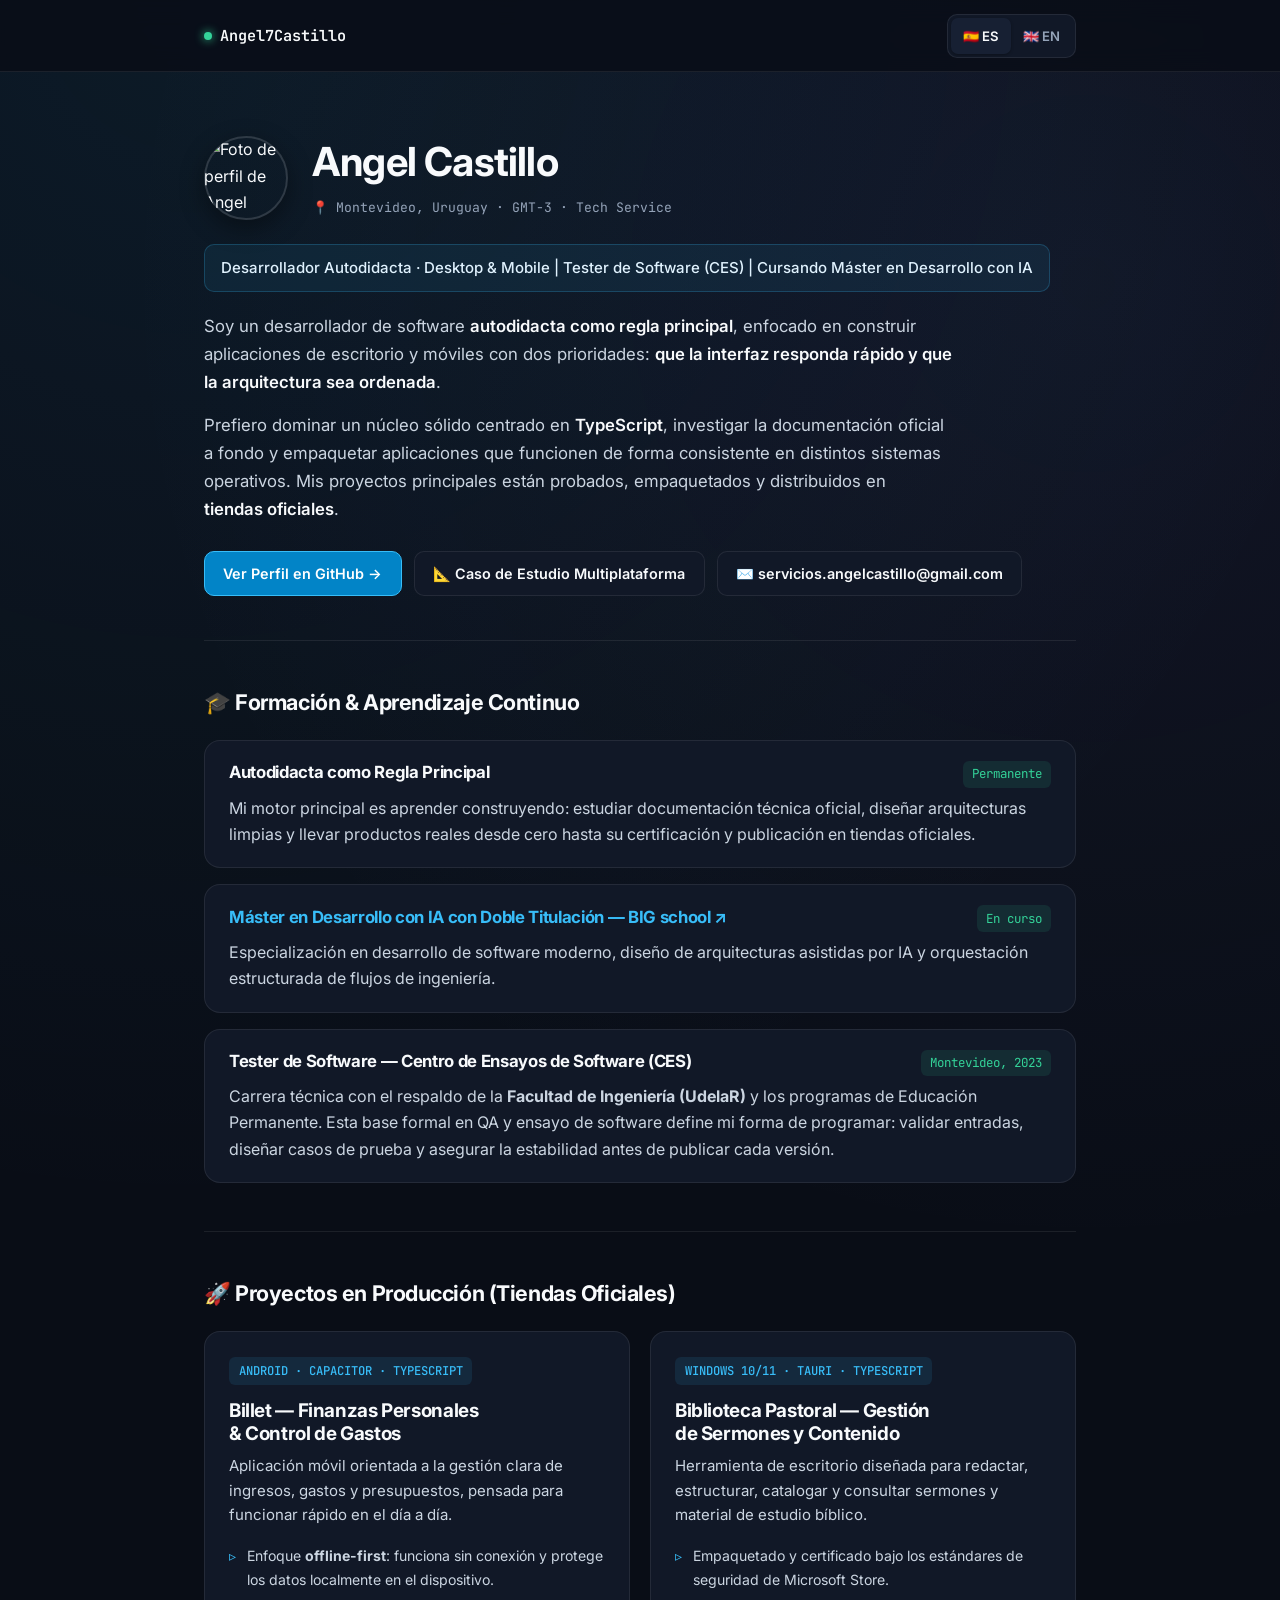
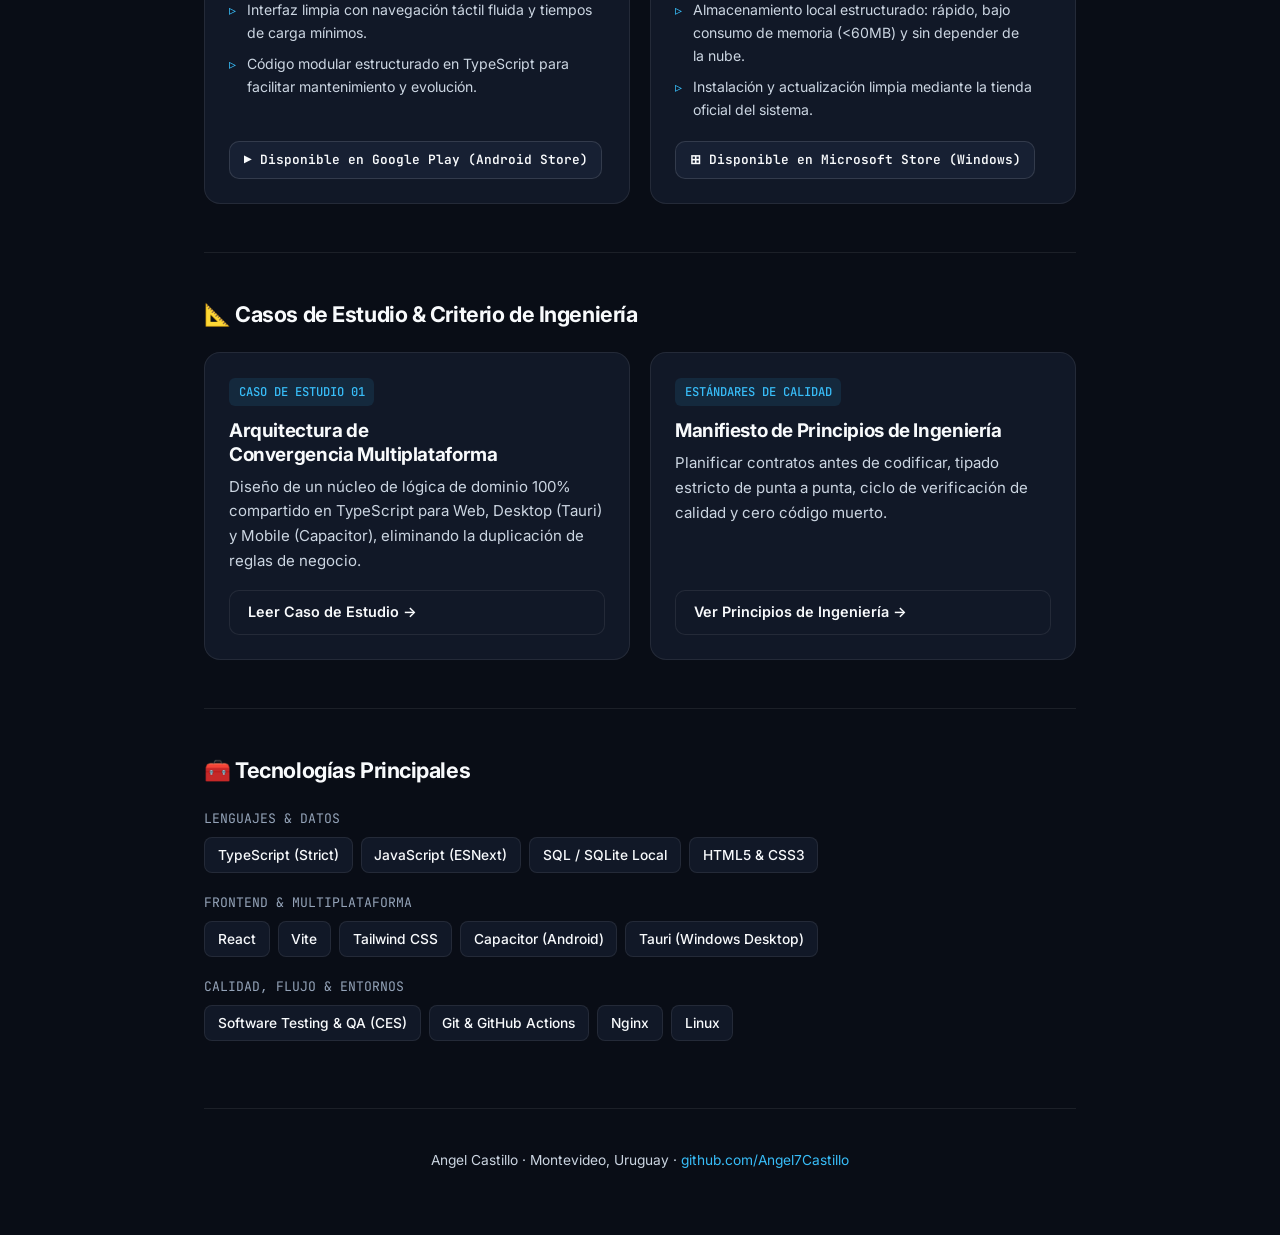
==== index.html @ 7043984c "feat(web): build bilingual portfolio website with Schema.org SEO and WCAG 2.2 accessibility" ====
<!DOCTYPE html>
<html lang="es" class="dark">
<head>
  <meta charset="UTF-8" />
  <meta name="viewport" content="width=device-width, initial-scale=1.0" />
  <title>Angel Castillo — Desarrollador de Software · Desktop &amp; Mobile Systems</title>
  <meta name="description" content="Desarrollador de software autodidacta en Montevideo, Uruguay. Especializado en aplicaciones de escritorio (Tauri) y móviles (Capacitor) con TypeScript, base en QA/Testing (CES) y Máster en Desarrollo con IA." />
  <meta name="author" content="Angel Castillo" />
  <meta name="robots" content="index, follow" />
  <link rel="canonical" href="https://angel7castillo.github.io/" />

  <!-- Open Graph / Social Preview -->
  <meta property="og:type" content="website" />
  <meta property="og:url" content="https://angel7castillo.github.io/" />
  <meta property="og:title" content="Angel Castillo — Desarrollador de Software · Desktop &amp; Mobile" />
  <meta property="og:description" content="Desarrollador autodidacta especializado en TypeScript, Tauri (Windows) y Capacitor (Android). Tester de Software (CES) y cursando Máster en Desarrollo con IA." />
  <meta property="og:image" content="https://avatars.githubusercontent.com/u/116953135?v=4" />
  <meta property="og:locale" content="es_UY" />
  <meta property="og:locale:alternate" content="en_US" />

  <!-- Twitter Card -->
  <meta name="twitter:card" content="summary" />
  <meta name="twitter:title" content="Angel Castillo — Software Developer · Desktop &amp; Mobile" />
  <meta name="twitter:description" content="Desarrollador autodidacta · TypeScript, Tauri &amp; Capacitor · Tester de Software (CES) · Máster en Desarrollo con IA." />
  <meta name="twitter:image" content="https://avatars.githubusercontent.com/u/116953135?v=4" />

  <!-- Fonts -->
  <link rel="preconnect" href="https://fonts.googleapis.com" />
  <link rel="preconnect" href="https://fonts.gstatic.com" crossorigin />
  <link href="https://fonts.googleapis.com/css2?family=Inter:wght@400;500;600;700&family=JetBrains+Mono:wght@400;500&display=swap" rel="stylesheet" />

  <!-- Schema.org JSON-LD -->
  <script type="application/ld+json">
  {
    "@context": "https://schema.org",
    "@graph": [
      {
        "@type": "Person",
        "@id": "https://angel7castillo.github.io/#angel-castillo",
        "name": "Angel Castillo",
        "jobTitle": "Software Developer · Desktop & Mobile Systems",
        "description": "Desarrollador de software autodidacta especializado en sistemas de escritorio y móviles con TypeScript, Tauri y Capacitor. Tester de Software (CES) y cursando Máster en Desarrollo con IA.",
        "url": "https://angel7castillo.github.io/",
        "image": "https://avatars.githubusercontent.com/u/116953135?v=4",
        "email": "mailto:servicios.angelcastillo@gmail.com",
        "address": {
          "@type": "PostalAddress",
          "addressLocality": "Montevideo",
          "addressCountry": "UY"
        },
        "alumniOf": [
          {
            "@type": "EducationalOrganization",
            "name": "Centro de Ensayos de Software (CES) — Facultad de Ingeniería (UdelaR)"
          },
          {
            "@type": "EducationalOrganization",
            "name": "BIG school — Máster en Desarrollo con IA"
          }
        ],
        "knowsAbout": [
          "TypeScript",
          "Tauri",
          "Capacitor",
          "React",
          "Software Testing & QA",
          "Offline-First Architecture",
          "Clean Architecture"
        ],
        "sameAs": [
          "https://github.com/Angel7Castillo"
        ]
      },
      {
        "@type": "SoftwareApplication",
        "name": "Billet",
        "applicationCategory": "FinanceApplication",
        "operatingSystem": "Android",
        "author": { "@id": "https://angel7castillo.github.io/#angel-castillo" },
        "description": "Aplicación móvil para gestión de finanzas personales y control de gastos con arquitectura offline-first construida en TypeScript y Capacitor."
      },
      {
        "@type": "SoftwareApplication",
        "name": "Biblioteca Pastoral",
        "applicationCategory": "ProductivityApplication",
        "operatingSystem": "Windows 10, Windows 11",
        "author": { "@id": "https://angel7castillo.github.io/#angel-castillo" },
        "description": "Software de escritorio nativo para redacción, organización y consulta de sermones certificado para Microsoft Store con TypeScript y Tauri."
      }
    ]
  }
  </script>

  <style>
    :root {
      --bg-primary: #090d16;
      --bg-surface: #111827;
      --bg-surface-elevated: #172033;
      --border-subtle: rgba(255, 255, 255, 0.08);
      --border-hover: rgba(56, 189, 248, 0.35);
      --text-primary: #f8fafc;
      --text-secondary: #cbd5e1;
      --text-muted: #94a3b8;
      --accent-blue: #38bdf8;
      --accent-emerald: #34d399;
      --accent-indigo: #818cf8;
      --radius-outer: 16px;
      --radius-inner: 10px;
      --max-w: 920px;
    }

    * {
      box-sizing: border-box;
      margin: 0;
      padding: 0;
    }

    html {
      -webkit-font-smoothing: antialiased;
      -moz-osx-font-smoothing: grayscale;
      scroll-behavior: smooth;
      background-color: var(--bg-primary);
      color: var(--text-primary);
      font-family: 'Inter', -apple-system, BlinkMacSystemFont, sans-serif;
      line-height: 1.65;
    }

    body {
      min-height: 100vh;
      background:
        radial-gradient(circle at 15% 0%, rgba(56, 189, 248, 0.08), transparent 40%),
        radial-gradient(circle at 85% 10%, rgba(129, 140, 248, 0.07), transparent 35%),
        var(--bg-primary);
      padding-bottom: 4rem;
    }

    h1, h2, h3 {
      text-wrap: balance;
      letter-spacing: -0.02em;
      line-height: 1.25;
    }

    p, li {
      text-wrap: pretty;
      color: var(--text-secondary);
    }

    a {
      color: var(--accent-blue);
      text-decoration: none;
      transition-property: color, background-color, border-color, transform;
      transition-duration: 150ms;
      transition-timing-function: ease-out;
    }

    a:hover {
      color: #7dd3fc;
    }

    .container {
      max-width: var(--max-w);
      margin: 0 auto;
      padding: 0 1.5rem;
    }

    /* Topbar */
    .topbar {
      position: sticky;
      top: 0;
      z-index: 50;
      backdrop-filter: blur(12px);
      -webkit-backdrop-filter: blur(12px);
      background: rgba(9, 13, 22, 0.82);
      border-bottom: 1px solid var(--border-subtle);
    }

    .topbar-inner {
      max-width: var(--max-w);
      margin: 0 auto;
      padding: 0.85rem 1.5rem;
      display: flex;
      align-items: center;
      justify-content: space-between;
      gap: 1rem;
    }

    .brand {
      font-family: 'JetBrains Mono', monospace;
      font-weight: 600;
      font-size: 0.95rem;
      color: var(--text-primary);
      display: flex;
      align-items: center;
      gap: 0.5rem;
    }

    .brand-dot {
      width: 8px;
      height: 8px;
      border-radius: 50%;
      background-color: var(--accent-emerald);
      box-shadow: 0 0 10px var(--accent-emerald);
    }

    .nav-actions {
      display: flex;
      align-items: center;
      gap: 0.75rem;
    }

    .lang-switch {
      display: inline-flex;
      background: var(--bg-surface);
      border: 1px solid var(--border-subtle);
      border-radius: 10px;
      padding: 3px;
    }

    .lang-btn {
      min-height: 36px;
      padding: 0.3rem 0.75rem;
      border: none;
      background: transparent;
      color: var(--text-muted);
      font-family: 'Inter', sans-serif;
      font-size: 0.82rem;
      font-weight: 600;
      border-radius: 7px;
      cursor: pointer;
      transition-property: background-color, color, transform;
      transition-duration: 150ms;
      transition-timing-function: ease-out;
    }

    .lang-btn[aria-pressed="true"] {
      background: var(--bg-surface-elevated);
      color: var(--text-primary);
      box-shadow: 0 1px 3px rgba(0, 0, 0, 0.3);
    }

    .lang-btn:active {
      transform: scale(0.96);
    }

    /* Hero */
    .hero {
      padding: 4rem 0 2.75rem;
      border-bottom: 1px solid var(--border-subtle);
    }

    .hero-header {
      display: flex;
      align-items: center;
      gap: 1.5rem;
      margin-bottom: 1.5rem;
      flex-wrap: wrap;
    }

    .avatar {
      width: 84px;
      height: 84px;
      border-radius: 50%;
      object-fit: cover;
      outline: 2px solid rgba(255, 255, 255, 0.14);
      outline-offset: -2px;
      box-shadow: 0 8px 24px rgba(0, 0, 0, 0.4);
    }

    .hero-meta h1 {
      font-size: clamp(1.85rem, 4vw, 2.5rem);
      font-weight: 700;
      color: var(--text-primary);
      margin-bottom: 0.35rem;
    }

    .location-pill {
      display: inline-flex;
      align-items: center;
      gap: 0.45rem;
      font-family: 'JetBrains Mono', monospace;
      font-size: 0.82rem;
      color: var(--text-muted);
    }

    .headline-banner {
      display: inline-block;
      background: rgba(56, 189, 248, 0.08);
      border: 1px solid rgba(56, 189, 248, 0.22);
      color: #e0f2fe;
      font-size: 0.94rem;
      font-weight: 500;
      padding: 0.65rem 1rem;
      border-radius: var(--radius-inner);
      margin-bottom: 1.35rem;
    }

    .hero-bio {
      font-size: 1.05rem;
      max-width: 760px;
      margin-bottom: 1rem;
    }

    .hero-bio strong {
      color: var(--text-primary);
      font-weight: 600;
    }

    .cta-row {
      display: flex;
      flex-wrap: wrap;
      gap: 0.75rem;
      margin-top: 1.75rem;
    }

    .btn {
      display: inline-flex;
      align-items: center;
      gap: 0.5rem;
      min-height: 44px;
      padding: 0.6rem 1.15rem;
      border-radius: 10px;
      font-size: 0.9rem;
      font-weight: 600;
      border: 1px solid var(--border-subtle);
      background: var(--bg-surface);
      color: var(--text-primary);
      transition-property: transform, background-color, border-color, box-shadow;
      transition-duration: 150ms;
      transition-timing-function: ease-out;
    }

    .btn:hover {
      background: var(--bg-surface-elevated);
      border-color: var(--border-hover);
      color: var(--text-primary);
      transform: translateY(-1px);
    }

    .btn:active {
      transform: scale(0.97);
    }

    .btn-primary {
      background: #0284c7;
      border-color: #38bdf8;
      color: #ffffff;
    }

    .btn-primary:hover {
      background: #0369a1;
      color: #ffffff;
    }

    /* Sections */
    section {
      padding: 3rem 0;
      border-bottom: 1px solid var(--border-subtle);
    }

    .section-title {
      font-size: 1.35rem;
      font-weight: 700;
      color: var(--text-primary);
      margin-bottom: 1.5rem;
      display: flex;
      align-items: center;
      gap: 0.6rem;
    }

    /* Cards Grid */
    .grid-2 {
      display: grid;
      grid-template-columns: repeat(auto-fit, minmax(310px, 1fr));
      gap: 1.25rem;
    }

    .card {
      background: var(--bg-surface);
      border: 1px solid var(--border-subtle);
      border-radius: var(--radius-outer);
      padding: 1.5rem;
      display: flex;
      flex-direction: column;
      justify-content: space-between;
      transition-property: border-color, transform, box-shadow;
      transition-duration: 150ms;
      transition-timing-function: ease-out;
    }

    .card:hover {
      border-color: var(--border-hover);
      box-shadow: 0 10px 30px -10px rgba(0, 0, 0, 0.5);
    }

    .card-tag {
      display: inline-flex;
      align-items: center;
      gap: 0.4rem;
      font-family: 'JetBrains Mono', monospace;
      font-size: 0.76rem;
      font-weight: 500;
      color: var(--accent-blue);
      background: rgba(56, 189, 248, 0.1);
      padding: 0.25rem 0.6rem;
      border-radius: 6px;
      margin-bottom: 0.85rem;
      width: fit-content;
    }

    .card h3 {
      font-size: 1.18rem;
      color: var(--text-primary);
      margin-bottom: 0.5rem;
    }

    .card-desc {
      font-size: 0.94rem;
      margin-bottom: 1rem;
    }

    .card-list {
      list-style: none;
      margin-bottom: 1.25rem;
    }

    .card-list li {
      font-size: 0.88rem;
      padding-left: 1.15rem;
      position: relative;
      margin-bottom: 0.45rem;
    }

    .card-list li::before {
      content: "▹";
      position: absolute;
      left: 0;
      color: var(--accent-blue);
    }

    .store-badge {
      display: inline-flex;
      align-items: center;
      gap: 0.5rem;
      font-family: 'JetBrains Mono', monospace;
      font-size: 0.8rem;
      font-weight: 600;
      padding: 0.45rem 0.85rem;
      border-radius: var(--radius-inner);
      background: var(--bg-surface-elevated);
      border: 1px solid rgba(255, 255, 255, 0.12);
      color: var(--text-primary);
      width: fit-content;
    }

    /* Education & Path */
    .timeline {
      display: flex;
      flex-direction: column;
      gap: 1rem;
    }

    .timeline-item {
      background: var(--bg-surface);
      border: 1px solid var(--border-subtle);
      border-radius: var(--radius-outer);
      padding: 1.25rem 1.5rem;
    }

    .timeline-header {
      display: flex;
      justify-content: space-between;
      align-items: baseline;
      flex-wrap: wrap;
      gap: 0.5rem;
      margin-bottom: 0.4rem;
    }

    .timeline-header h3 {
      font-size: 1.05rem;
      color: var(--text-primary);
    }

    .badge-period {
      font-family: 'JetBrains Mono', monospace;
      font-size: 0.78rem;
      color: var(--accent-emerald);
      background: rgba(52, 211, 153, 0.1);
      padding: 0.2rem 0.55rem;
      border-radius: 6px;
    }

    /* Stack Pills */
    .stack-group {
      margin-bottom: 1.15rem;
    }

    .stack-label {
      font-family: 'JetBrains Mono', monospace;
      font-size: 0.82rem;
      color: var(--text-muted);
      margin-bottom: 0.5rem;
    }

    .pills {
      display: flex;
      flex-wrap: wrap;
      gap: 0.5rem;
    }

    .pill {
      background: var(--bg-surface);
      border: 1px solid var(--border-subtle);
      color: var(--text-primary);
      padding: 0.35rem 0.8rem;
      border-radius: 8px;
      font-size: 0.86rem;
      font-weight: 500;
    }

    .footer {
      padding-top: 2.5rem;
      text-align: center;
      font-size: 0.86rem;
      color: var(--text-muted);
    }

    [data-lang="en"] {
      display: none;
    }

    html[lang="en"] [data-lang="es"] {
      display: none;
    }

    html[lang="en"] [data-lang="en"] {
      display: block;
    }

    @media (max-width: 640px) {
      .hero {
        padding: 2.5rem 0 2rem;
      }
      .topbar-inner {
        padding: 0.75rem 1rem;
      }
    }
  </style>
</head>
<body>

  <!-- Navigation Bar -->
  <header class="topbar">
    <div class="topbar-inner">
      <div class="brand">
        <span class="brand-dot" aria-hidden="true"></span>
        <span>Angel7Castillo</span>
      </div>
      <div class="nav-actions">
        <div class="lang-switch" role="group" aria-label="Selector de idioma / Language switcher">
          <button type="button" class="lang-btn" id="btn-es" aria-pressed="true" onclick="setLanguage('es')">🇪🇸 ES</button>
          <button type="button" class="lang-btn" id="btn-en" aria-pressed="false" onclick="setLanguage('en')">🇬🇧 EN</button>
        </div>
      </div>
    </div>
  </header>

  <!-- ==================== ESPAÑOL ==================== -->
  <main class="container" data-lang="es">
    <section class="hero">
      <div class="hero-header">
        <img src="https://avatars.githubusercontent.com/u/116953135?v=4" alt="Foto de perfil de Angel Castillo" class="avatar" width="84" height="84" />
        <div class="hero-meta">
          <h1>Angel Castillo</h1>
          <span class="location-pill">📍 Montevideo, Uruguay · GMT-3 · Tech Service</span>
        </div>
      </div>

      <div class="headline-banner">
        Desarrollador Autodidacta · Desktop &amp; Mobile | Tester de Software (CES) | Cursando Máster en Desarrollo con IA
      </div>

      <p class="hero-bio">
        Soy un desarrollador de software <strong>autodidacta como regla principal</strong>, enfocado en construir aplicaciones de escritorio y móviles con dos prioridades: <strong>que la interfaz responda rápido y que la arquitectura sea ordenada</strong>.
      </p>
      <p class="hero-bio">
        Prefiero dominar un núcleo sólido centrado en <strong>TypeScript</strong>, investigar la documentación oficial a fondo y empaquetar aplicaciones que funcionen de forma consistente en distintos sistemas operativos. Mis proyectos principales están probados, empaquetados y distribuidos en <strong>tiendas oficiales</strong>.
      </p>

      <div class="cta-row">
        <a href="https://github.com/Angel7Castillo" target="_blank" rel="noopener noreferrer" class="btn btn-primary">
          Ver Perfil en GitHub →
        </a>
        <a href="https://github.com/Angel7Castillo/Angel7Castillo/blob/main/case-studies/01-multiplatform-architecture.md" target="_blank" rel="noopener noreferrer" class="btn">
          📐 Caso de Estudio Multiplataforma
        </a>
        <a href="mailto:servicios.angelcastillo@gmail.com" class="btn">
          ✉️ servicios.angelcastillo@gmail.com
        </a>
      </div>
    </section>

    <!-- Formación & Aprendizaje Continuo -->
    <section id="formacion">
      <h2 class="section-title">🎓 Formación &amp; Aprendizaje Continuo</h2>
      <div class="timeline">
        <article class="timeline-item">
          <div class="timeline-header">
            <h3>Autodidacta como Regla Principal</h3>
            <span class="badge-period">Permanente</span>
          </div>
          <p>
            Mi motor principal es aprender construyendo: estudiar documentación técnica oficial, diseñar arquitecturas limpias y llevar productos reales desde cero hasta su certificación y publicación en tiendas oficiales.
          </p>
        </article>

        <article class="timeline-item">
          <div class="timeline-header">
            <h3><a href="https://thebigschool.com/master-desarrollo-con-ia/" target="_blank" rel="noopener noreferrer">Máster en Desarrollo con IA con Doble Titulación — BIG school ↗</a></h3>
            <span class="badge-period">En curso</span>
          </div>
          <p>
            Especialización en desarrollo de software moderno, diseño de arquitecturas asistidas por IA y orquestación estructurada de flujos de ingeniería.
          </p>
        </article>

        <article class="timeline-item">
          <div class="timeline-header">
            <h3>Tester de Software — Centro de Ensayos de Software (CES)</h3>
            <span class="badge-period">Montevideo, 2023</span>
          </div>
          <p>
            Carrera técnica con el respaldo de la <strong>Facultad de Ingeniería (UdelaR)</strong> y los programas de Educación Permanente. Esta base formal en QA y ensayo de software define mi forma de programar: validar entradas, diseñar casos de prueba y asegurar la estabilidad antes de publicar cada versión.
          </p>
        </article>
      </div>
    </section>

    <!-- Proyectos en Producción -->
    <section id="proyectos">
      <h2 class="section-title">🚀 Proyectos en Producción (Tiendas Oficiales)</h2>
      <div class="grid-2">
        <article class="card">
          <div>
            <span class="card-tag">ANDROID · CAPACITOR · TYPESCRIPT</span>
            <h3>Billet — Finanzas Personales &amp; Control de Gastos</h3>
            <p class="card-desc">
              Aplicación móvil orientada a la gestión clara de ingresos, gastos y presupuestos, pensada para funcionar rápido en el día a día.
            </p>
            <ul class="card-list">
              <li>Enfoque <strong>offline-first</strong>: funciona sin conexión y protege los datos localmente en el dispositivo.</li>
              <li>Interfaz limpia con navegación táctil fluida y tiempos de carga mínimos.</li>
              <li>Código modular estructurado en TypeScript para facilitar mantenimiento y evolución.</li>
            </ul>
          </div>
          <div class="store-badge">
            ▶ Disponible en Google Play (Android Store)
          </div>
        </article>

        <article class="card">
          <div>
            <span class="card-tag">WINDOWS 10/11 · TAURI · TYPESCRIPT</span>
            <h3>Biblioteca Pastoral — Gestión de Sermones y Contenido</h3>
            <p class="card-desc">
              Herramienta de escritorio diseñada para redactar, estructurar, catalogar y consultar sermones y material de estudio bíblico.
            </p>
            <ul class="card-list">
              <li>Empaquetado y certificado bajo los estándares de seguridad de Microsoft Store.</li>
              <li>Almacenamiento local estructurado: rápido, bajo consumo de memoria (&lt;60MB) y sin depender de la nube.</li>
              <li>Instalación y actualización limpia mediante la tienda oficial del sistema.</li>
            </ul>
          </div>
          <div class="store-badge">
            ⊞ Disponible en Microsoft Store (Windows)
          </div>
        </article>
      </div>
    </section>

    <!-- Arquitectura y Criterio -->
    <section id="arquitectura">
      <h2 class="section-title">📐 Casos de Estudio &amp; Criterio de Ingeniería</h2>
      <div class="grid-2">
        <article class="card">
          <div>
            <span class="card-tag">CASO DE ESTUDIO 01</span>
            <h3>Arquitectura de Convergencia Multiplataforma</h3>
            <p class="card-desc">
              Diseño de un núcleo de lógica de dominio 100% compartido en TypeScript para Web, Desktop (Tauri) y Mobile (Capacitor), eliminando la duplicación de reglas de negocio.
            </p>
          </div>
          <a href="https://github.com/Angel7Castillo/Angel7Castillo/blob/main/case-studies/01-multiplatform-architecture.md" target="_blank" rel="noopener noreferrer" class="btn">
            Leer Caso de Estudio →
          </a>
        </article>

        <article class="card">
          <div>
            <span class="card-tag">ESTÁNDARES DE CALIDAD</span>
            <h3>Manifiesto de Principios de Ingeniería</h3>
            <p class="card-desc">
              Planificar contratos antes de codificar, tipado estricto de punta a punta, ciclo de verificación de calidad y cero código muerto.
            </p>
          </div>
          <a href="https://github.com/Angel7Castillo/Angel7Castillo/blob/main/standards/engineering-principles.md" target="_blank" rel="noopener noreferrer" class="btn">
            Ver Principios de Ingeniería →
          </a>
        </article>
      </div>
    </section>

    <!-- Stack Tecnológico -->
    <section id="stack">
      <h2 class="section-title">🧰 Tecnologías Principales</h2>
      <div class="stack-group">
        <div class="stack-label">LENGUAJES &amp; DATOS</div>
        <div class="pills">
          <span class="pill">TypeScript (Strict)</span>
          <span class="pill">JavaScript (ESNext)</span>
          <span class="pill">SQL / SQLite Local</span>
          <span class="pill">HTML5 &amp; CSS3</span>
        </div>
      </div>
      <div class="stack-group">
        <div class="stack-label">FRONTEND &amp; MULTIPLATAFORMA</div>
        <div class="pills">
          <span class="pill">React</span>
          <span class="pill">Vite</span>
          <span class="pill">Tailwind CSS</span>
          <span class="pill">Capacitor (Android)</span>
          <span class="pill">Tauri (Windows Desktop)</span>
        </div>
      </div>
      <div class="stack-group">
        <div class="stack-label">CALIDAD, FLUJO &amp; ENTORNOS</div>
        <div class="pills">
          <span class="pill">Software Testing &amp; QA (CES)</span>
          <span class="pill">Git &amp; GitHub Actions</span>
          <span class="pill">Nginx</span>
          <span class="pill">Linux</span>
        </div>
      </div>
    </section>
  </main>

  <!-- ==================== ENGLISH ==================== -->
  <main class="container" data-lang="en">
    <section class="hero">
      <div class="hero-header">
        <img src="https://avatars.githubusercontent.com/u/116953135?v=4" alt="Angel Castillo profile photo" class="avatar" width="84" height="84" />
        <div class="hero-meta">
          <h1>Angel Castillo</h1>
          <span class="location-pill">📍 Montevideo, Uruguay · GMT-3 · Tech Service</span>
        </div>
      </div>

      <div class="headline-banner">
        Self-Taught Developer · Desktop &amp; Mobile | Software Tester (CES) | M.Sc. Candidate in AI Software Development
      </div>

      <p class="hero-bio">
        I am a <strong>self-taught software developer by core principle</strong>, focused on building desktop and mobile applications around two priorities: <strong>responsive user interfaces and clean, maintainable architecture</strong>.
      </p>
      <p class="hero-bio">
        I focus on mastering a solid core built around <strong>TypeScript</strong>, diving deep into official documentation, and packaging reliable applications across different operating systems. My core projects are tested, packaged, and distributed through <strong>official app stores</strong>.
      </p>

      <div class="cta-row">
        <a href="https://github.com/Angel7Castillo" target="_blank" rel="noopener noreferrer" class="btn btn-primary">
          View GitHub Profile →
        </a>
        <a href="https://github.com/Angel7Castillo/Angel7Castillo/blob/main/case-studies/01-multiplatform-architecture.md" target="_blank" rel="noopener noreferrer" class="btn">
          📐 Multiplatform Case Study
        </a>
        <a href="mailto:servicios.angelcastillo@gmail.com" class="btn">
          ✉️ servicios.angelcastillo@gmail.com
        </a>
      </div>
    </section>

    <!-- Education & Continuous Learning -->
    <section id="education">
      <h2 class="section-title">🎓 Education &amp; Continuous Learning</h2>
      <div class="timeline">
        <article class="timeline-item">
          <div class="timeline-header">
            <h3>Self-Taught by Core Principle</h3>
            <span class="badge-period">Ongoing</span>
          </div>
          <p>
            My primary driver is learning by building—studying official technical documentation, designing modular architectures, and shipping complete products from scratch to official store certification.
          </p>
        </article>

        <article class="timeline-item">
          <div class="timeline-header">
            <h3><a href="https://thebigschool.com/master-desarrollo-con-ia/" target="_blank" rel="noopener noreferrer">Master in AI-Driven Software Development (Dual Degree) — BIG school ↗</a></h3>
            <span class="badge-period">In Progress</span>
          </div>
          <p>
            Specialization in modern software engineering, AI-assisted systems orchestration, and structured engineering workflows.
          </p>
        </article>

        <article class="timeline-item">
          <div class="timeline-header">
            <h3>Software Tester — Centro de Ensayos de Software (CES)</h3>
            <span class="badge-period">Montevideo, 2023</span>
          </div>
          <p>
            Technical program backed by the <strong>Faculty of Engineering (UdelaR)</strong>. This formal foundation in QA and software testing shapes how I write code: validating boundaries, designing test cases, and ensuring release stability.
          </p>
        </article>
      </div>
    </section>

    <!-- Shipped Products -->
    <section id="products">
      <h2 class="section-title">🚀 Shipped Products (Official Stores)</h2>
      <div class="grid-2">
        <article class="card">
          <div>
            <span class="card-tag">ANDROID · CAPACITOR · TYPESCRIPT</span>
            <h3>Billet — Personal Finance &amp; Expense Tracker</h3>
            <p class="card-desc">
              Mobile application designed for straightforward management of income, expenses, and personal budgets with immediate everyday responsiveness.
            </p>
            <ul class="card-list">
              <li><strong>Offline-first</strong> design: fully functional without internet access, keeping data private on-device.</li>
              <li>Clean UI with fluid touch navigation and minimal load times.</li>
              <li>Modular codebase structured in TypeScript for long-term maintainability.</li>
            </ul>
          </div>
          <div class="store-badge">
            ▶ Available on Google Play (Android Store)
          </div>
        </article>

        <article class="card">
          <div>
            <span class="card-tag">WINDOWS 10/11 · TAURI · TYPESCRIPT</span>
            <h3>Biblioteca Pastoral — Desktop Sermon &amp; Content Management</h3>
            <p class="card-desc">
              Desktop tool designed for pastors and study leaders to write, organize, tag, and search sermons and reference materials.
            </p>
            <ul class="card-list">
              <li>Packaged and certified following Microsoft Store security and sandbox policies.</li>
              <li>Structured local persistence: fast lookups, low memory footprint (&lt;60MB), and zero cloud lock-in.</li>
              <li>Clean installation and updates managed directly through the OS store.</li>
            </ul>
          </div>
          <div class="store-badge">
            ⊞ Available on Microsoft Store (Windows)
          </div>
        </article>
      </div>
    </section>

    <!-- Architecture & Engineering Standards -->
    <section id="architecture-en">
      <h2 class="section-title">📐 Architecture Case Studies &amp; Engineering Standards</h2>
      <div class="grid-2">
        <article class="card">
          <div>
            <span class="card-tag">CASE STUDY 01</span>
            <h3>Multiplatform Convergence Architecture</h3>
            <p class="card-desc">
              System design for a shared TypeScript domain core across Web, Desktop (Tauri), and Mobile (Capacitor), cutting desktop memory footprint to &lt;60MB and eliminating duplicated business logic.
            </p>
          </div>
          <a href="https://github.com/Angel7Castillo/Angel7Castillo/blob/main/case-studies/01-multiplatform-architecture.md" target="_blank" rel="noopener noreferrer" class="btn">
            Read Case Study →
          </a>
        </article>

        <article class="card">
          <div>
            <span class="card-tag">QUALITY STANDARDS</span>
            <h3>Engineering Principles Manifesto</h3>
            <p class="card-desc">
              Contract-first design before coding, end-to-end strict type safety, continuous verification loops, and zero dead code.
            </p>
          </div>
          <a href="https://github.com/Angel7Castillo/Angel7Castillo/blob/main/standards/engineering-principles.md" target="_blank" rel="noopener noreferrer" class="btn">
            View Engineering Principles →
          </a>
        </article>
      </div>
    </section>

    <!-- Core Stack -->
    <section id="stack-en">
      <h2 class="section-title">🧰 Core Stack</h2>
      <div class="stack-group">
        <div class="stack-label">LANGUAGES &amp; DATA</div>
        <div class="pills">
          <span class="pill">TypeScript (Strict)</span>
          <span class="pill">JavaScript (ESNext)</span>
          <span class="pill">SQL / Local SQLite</span>
          <span class="pill">HTML5 &amp; CSS3</span>
        </div>
      </div>
      <div class="stack-group">
        <div class="stack-label">FRONT-END &amp; CROSS-PLATFORM</div>
        <div class="pills">
          <span class="pill">React</span>
          <span class="pill">Vite</span>
          <span class="pill">Tailwind CSS</span>
          <span class="pill">Capacitor (Android)</span>
          <span class="pill">Tauri (Windows Desktop)</span>
        </div>
      </div>
      <div class="stack-group">
        <div class="stack-label">QUALITY, WORKFLOW &amp; ENVIRONMENTS</div>
        <div class="pills">
          <span class="pill">Software Testing &amp; QA (CES)</span>
          <span class="pill">Git &amp; GitHub Actions</span>
          <span class="pill">Nginx</span>
          <span class="pill">Linux</span>
        </div>
      </div>
    </section>
  </main>

  <footer class="footer container">
    <p>Angel Castillo · Montevideo, Uruguay · <a href="https://github.com/Angel7Castillo">github.com/Angel7Castillo</a></p>
  </footer>

  <script>
    function setLanguage(lang) {
      document.documentElement.lang = lang;
      const isEs = lang === 'es';
      document.getElementById('btn-es').setAttribute('aria-pressed', isEs ? 'true' : 'false');
      document.getElementById('btn-en').setAttribute('aria-pressed', !isEs ? 'true' : 'false');
    }
  </script>
</body>
</html>
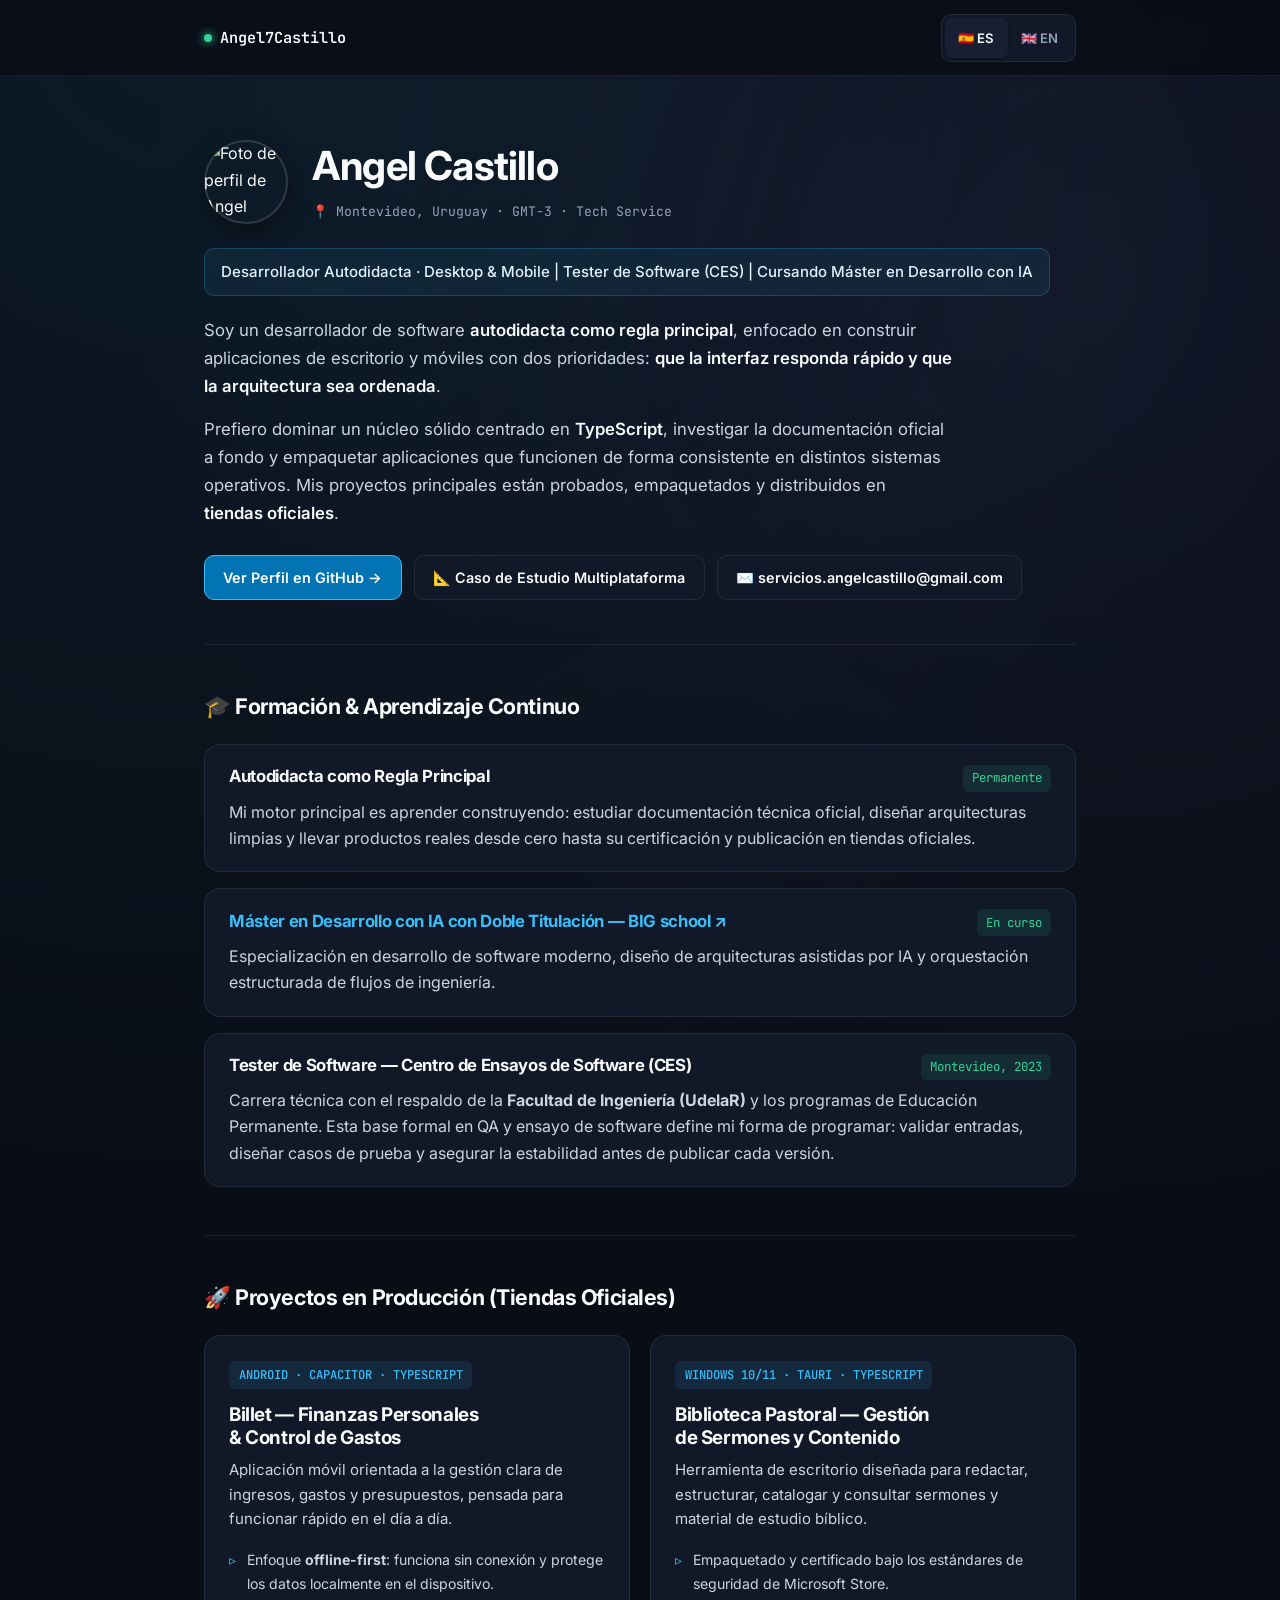
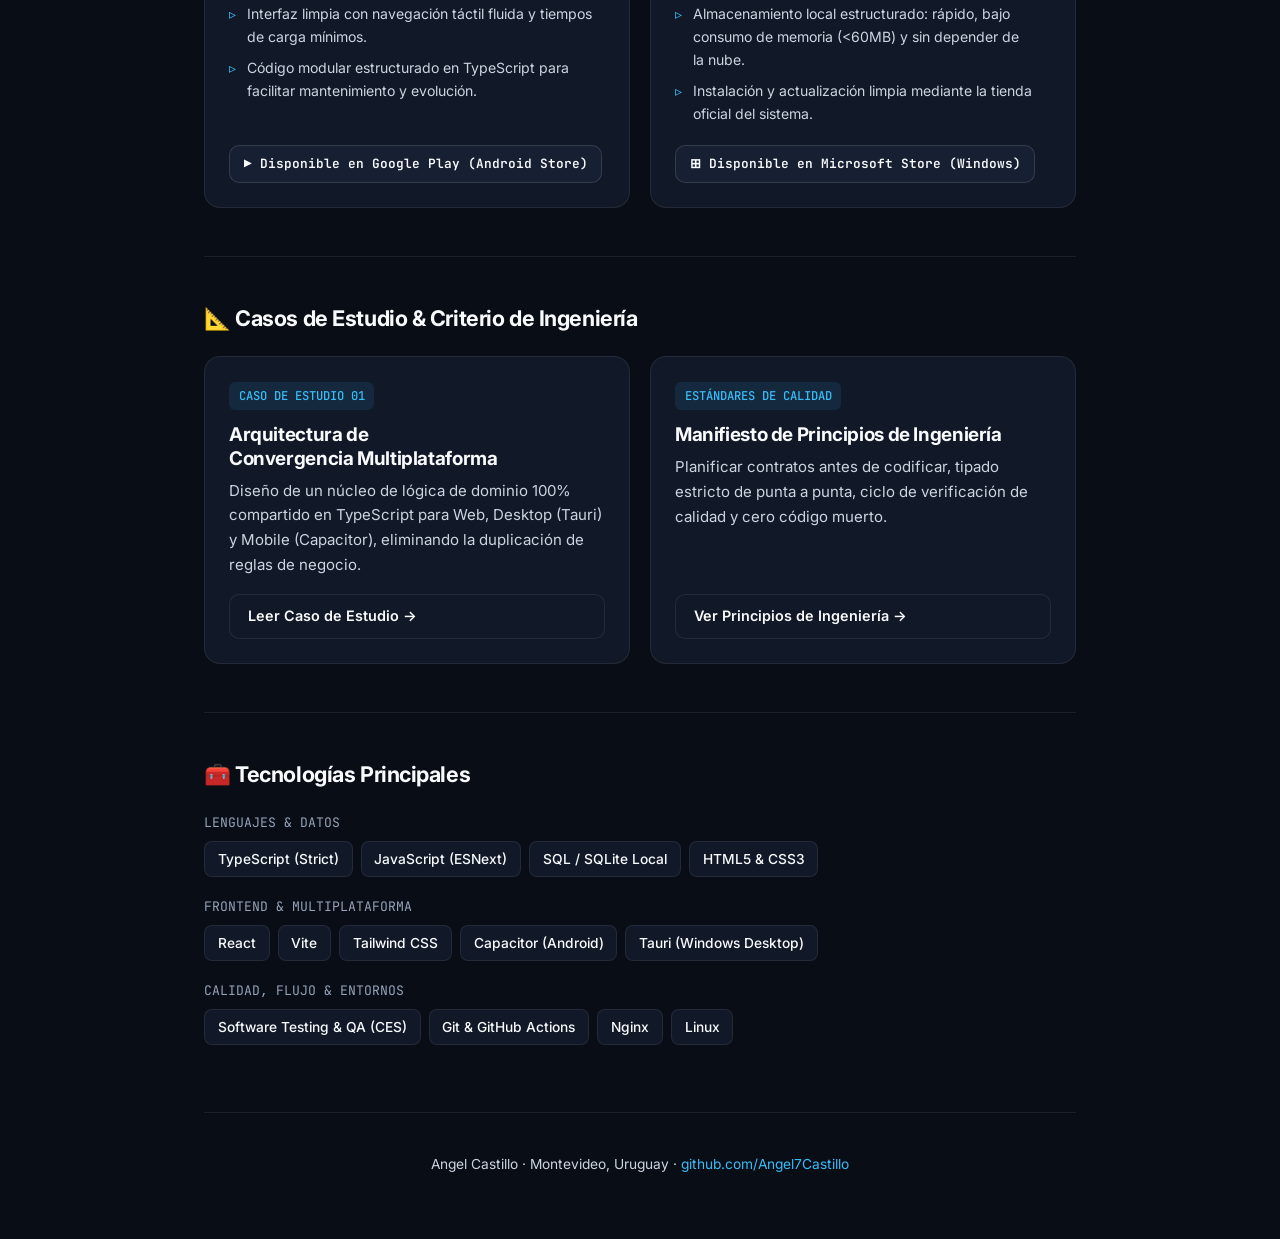
==== commit 2e72efd7: "fix(a11y): enforce WCAG 2.2 AA focus-visible, contrast, reduced-motion and hidden landmark sync" ====
--- a/index.html
+++ b/index.html
@@ -217,8 +217,8 @@
     }
 
     .lang-btn {
-      min-height: 36px;
-      padding: 0.3rem 0.75rem;
+      min-height: 40px;
+      padding: 0.4rem 0.85rem;
       border: none;
       background: transparent;
       color: var(--text-muted);
@@ -232,6 +232,18 @@
       transition-timing-function: ease-out;
     }
 
+    :focus-visible {
+      outline: 2px solid var(--accent-blue);
+      outline-offset: 3px;
+    }
+
+    .btn:focus-visible,
+    .lang-btn:focus-visible {
+      outline: 2px solid var(--accent-blue);
+      outline-offset: 2px;
+      box-shadow: 0 0 0 4px rgba(56, 189, 248, 0.25);
+    }
+
     .lang-btn[aria-pressed="true"] {
       background: var(--bg-surface-elevated);
       color: var(--text-primary);
@@ -341,7 +353,7 @@
     }
 
     .btn-primary {
-      background: #0284c7;
+      background: #0274b3;
       border-color: #38bdf8;
       color: #ffffff;
     }
@@ -544,6 +556,18 @@
         padding: 0.75rem 1rem;
       }
     }
+
+    @media (prefers-reduced-motion: reduce) {
+      html {
+        scroll-behavior: auto;
+      }
+      *, *::before, *::after {
+        animation-duration: 0.01ms !important;
+        animation-iteration-count: 1 !important;
+        transition-duration: 0.01ms !important;
+        scroll-behavior: auto !important;
+      }
+    }
   </style>
 </head>
 <body>
@@ -557,8 +581,8 @@
       </div>
       <div class="nav-actions">
         <div class="lang-switch" role="group" aria-label="Selector de idioma / Language switcher">
-          <button type="button" class="lang-btn" id="btn-es" aria-pressed="true" onclick="setLanguage('es')">🇪🇸 ES</button>
-          <button type="button" class="lang-btn" id="btn-en" aria-pressed="false" onclick="setLanguage('en')">🇬🇧 EN</button>
+          <button type="button" class="lang-btn" id="btn-es" aria-label="Cambiar idioma a Español" aria-pressed="true" onclick="setLanguage('es')"><span aria-hidden="true">🇪🇸</span> ES</button>
+          <button type="button" class="lang-btn" id="btn-en" aria-label="Switch language to English" aria-pressed="false" onclick="setLanguage('en')"><span aria-hidden="true">🇬🇧</span> EN</button>
         </div>
       </div>
     </div>
@@ -744,7 +768,7 @@
   </main>
 
   <!-- ==================== ENGLISH ==================== -->
-  <main class="container" data-lang="en">
+  <main class="container" data-lang="en" hidden>
     <section class="hero">
       <div class="hero-header">
         <img src="https://avatars.githubusercontent.com/u/116953135?v=4" alt="Angel Castillo profile photo" class="avatar" width="84" height="84" />
@@ -932,6 +956,8 @@
       const isEs = lang === 'es';
       document.getElementById('btn-es').setAttribute('aria-pressed', isEs ? 'true' : 'false');
       document.getElementById('btn-en').setAttribute('aria-pressed', !isEs ? 'true' : 'false');
+      document.querySelector('main[data-lang="es"]').hidden = !isEs;
+      document.querySelector('main[data-lang="en"]').hidden = isEs;
     }
   </script>
 </body>
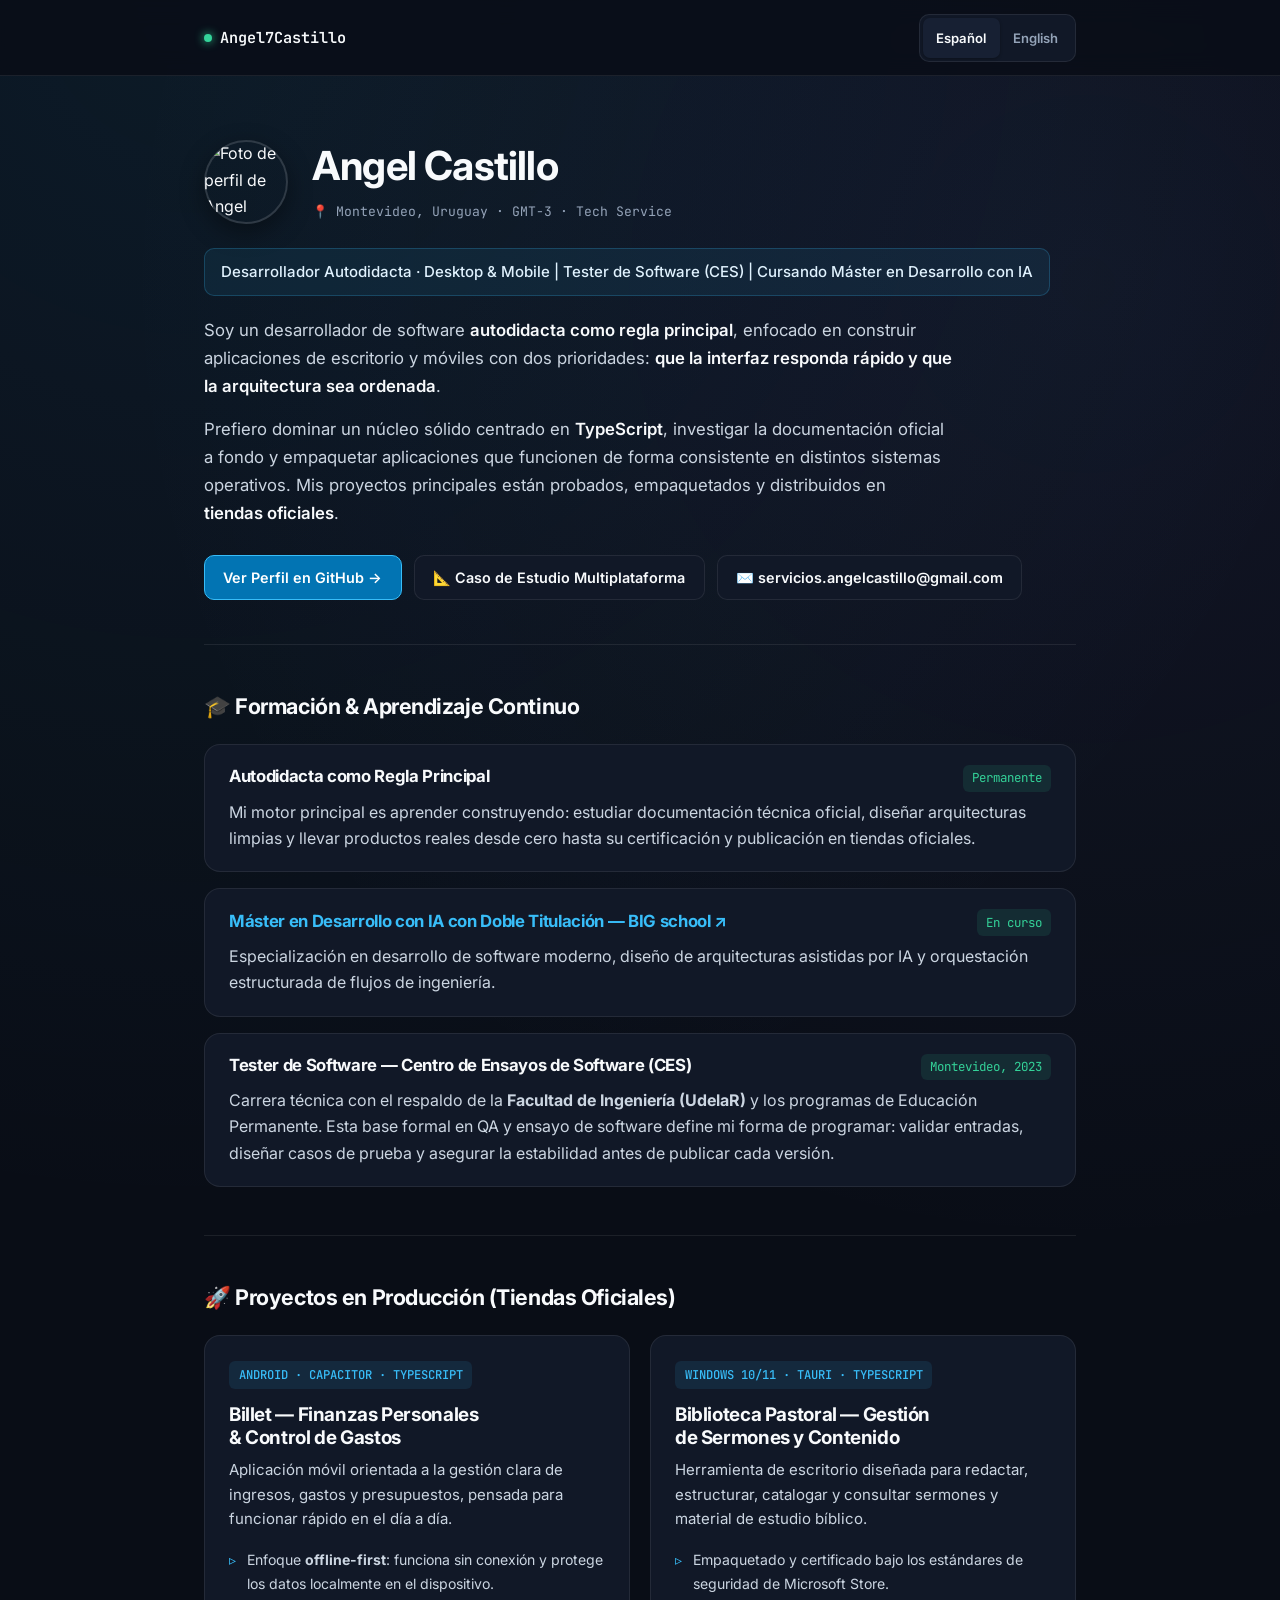
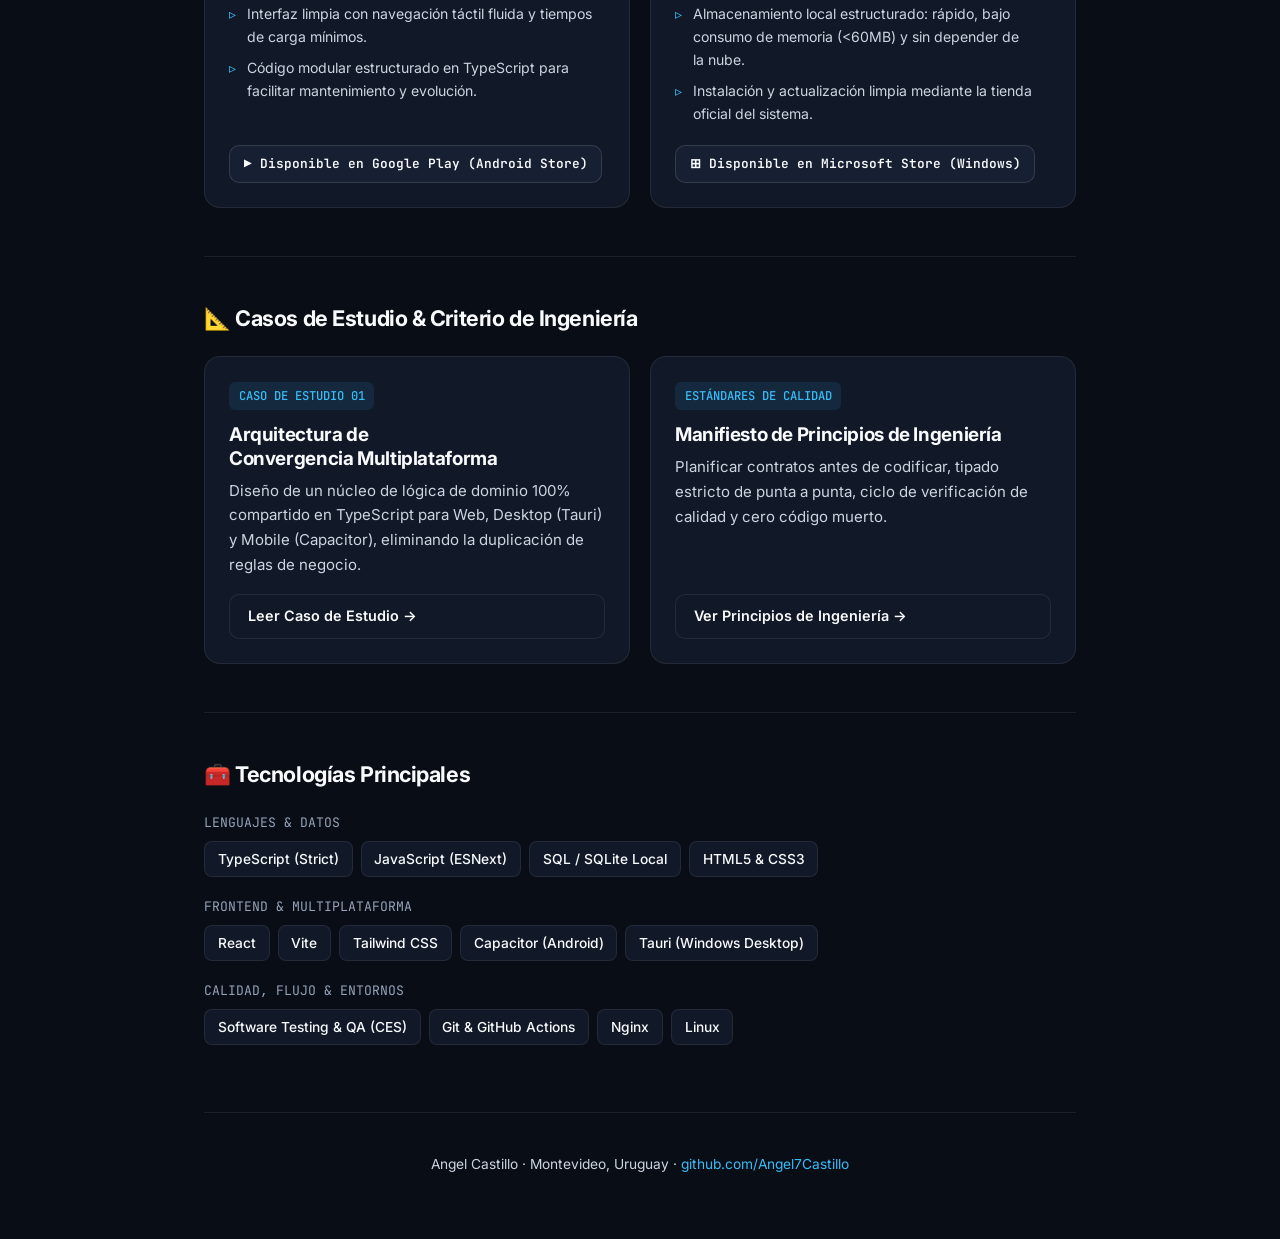
==== commit 8350d5a0: "style(web): polish language switcher labels for Windows rendering and update roadmap" ====
--- a/index.html
+++ b/index.html
@@ -581,8 +581,8 @@
       </div>
       <div class="nav-actions">
         <div class="lang-switch" role="group" aria-label="Selector de idioma / Language switcher">
-          <button type="button" class="lang-btn" id="btn-es" aria-label="Cambiar idioma a Español" aria-pressed="true" onclick="setLanguage('es')"><span aria-hidden="true">🇪🇸</span> ES</button>
-          <button type="button" class="lang-btn" id="btn-en" aria-label="Switch language to English" aria-pressed="false" onclick="setLanguage('en')"><span aria-hidden="true">🇬🇧</span> EN</button>
+          <button type="button" class="lang-btn" id="btn-es" aria-label="Cambiar idioma a Español" aria-pressed="true" onclick="setLanguage('es')">Español</button>
+          <button type="button" class="lang-btn" id="btn-en" aria-label="Switch language to English" aria-pressed="false" onclick="setLanguage('en')">English</button>
         </div>
       </div>
     </div>
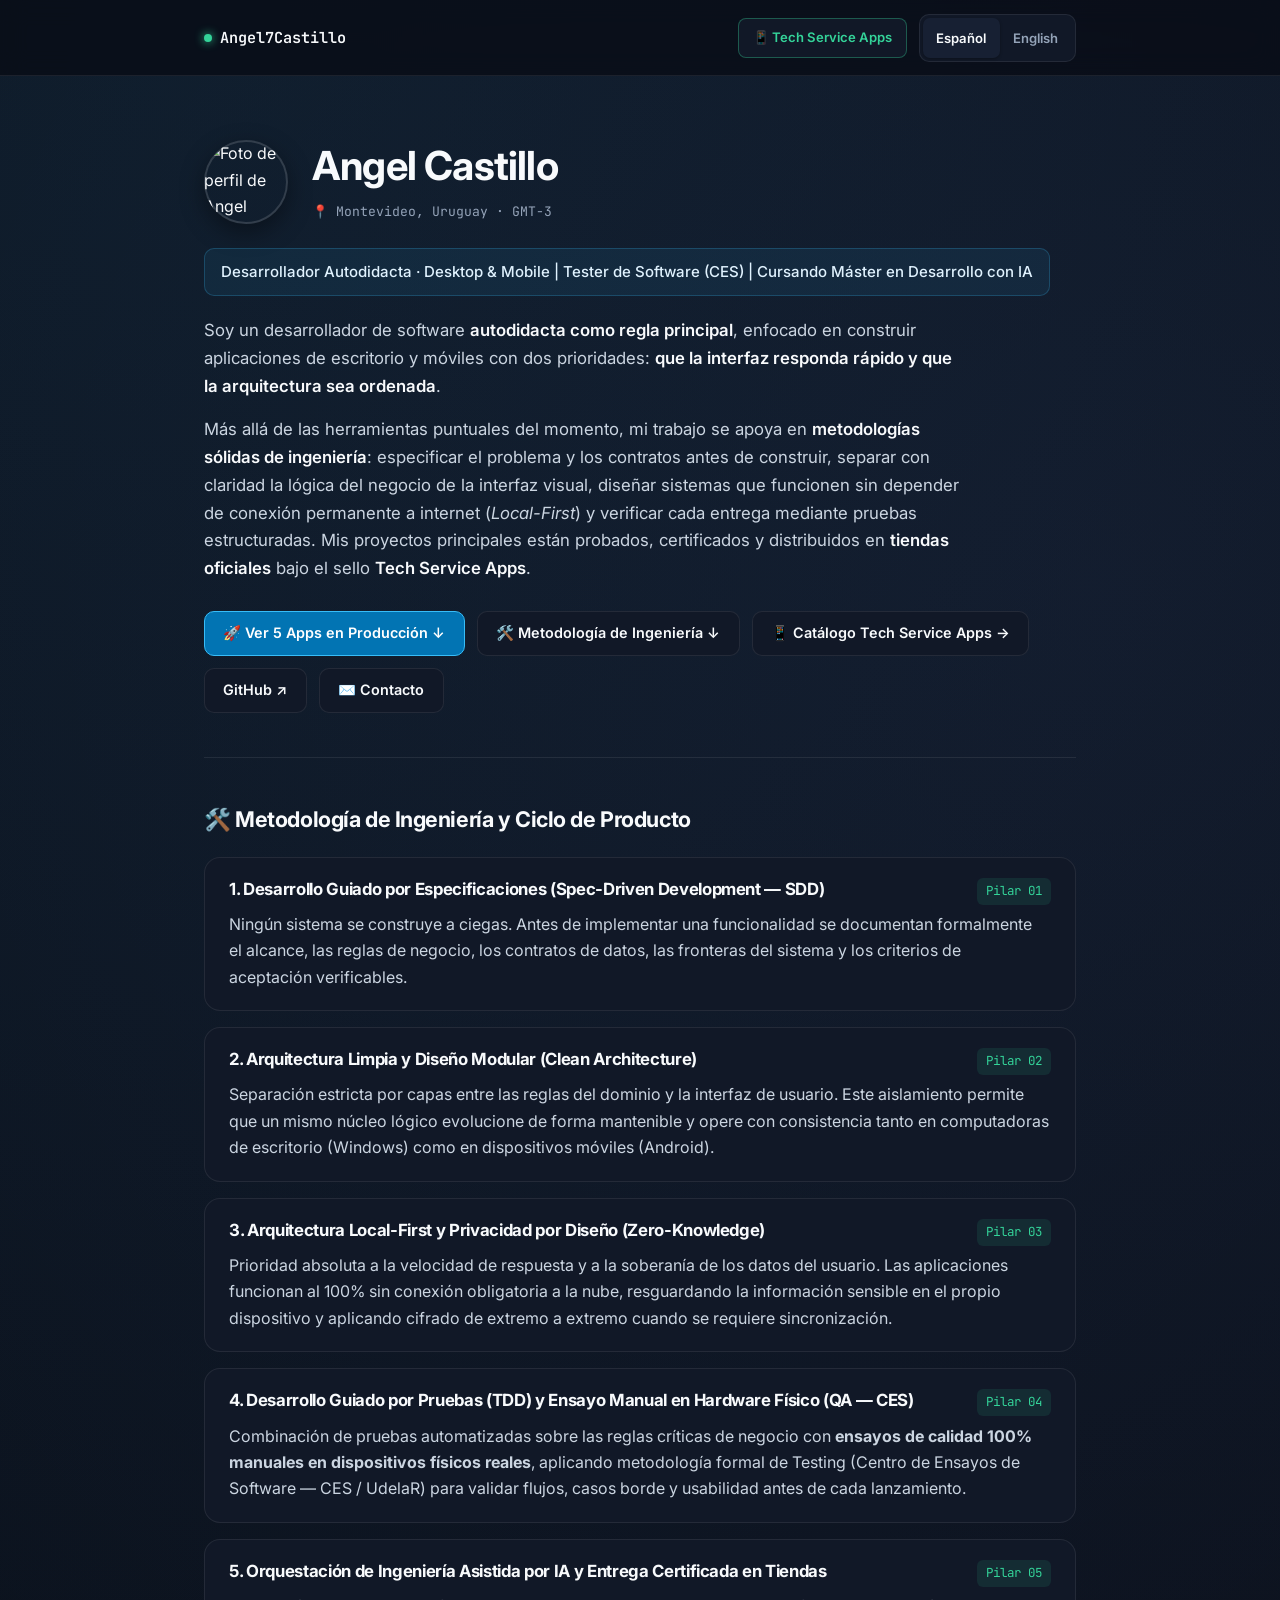
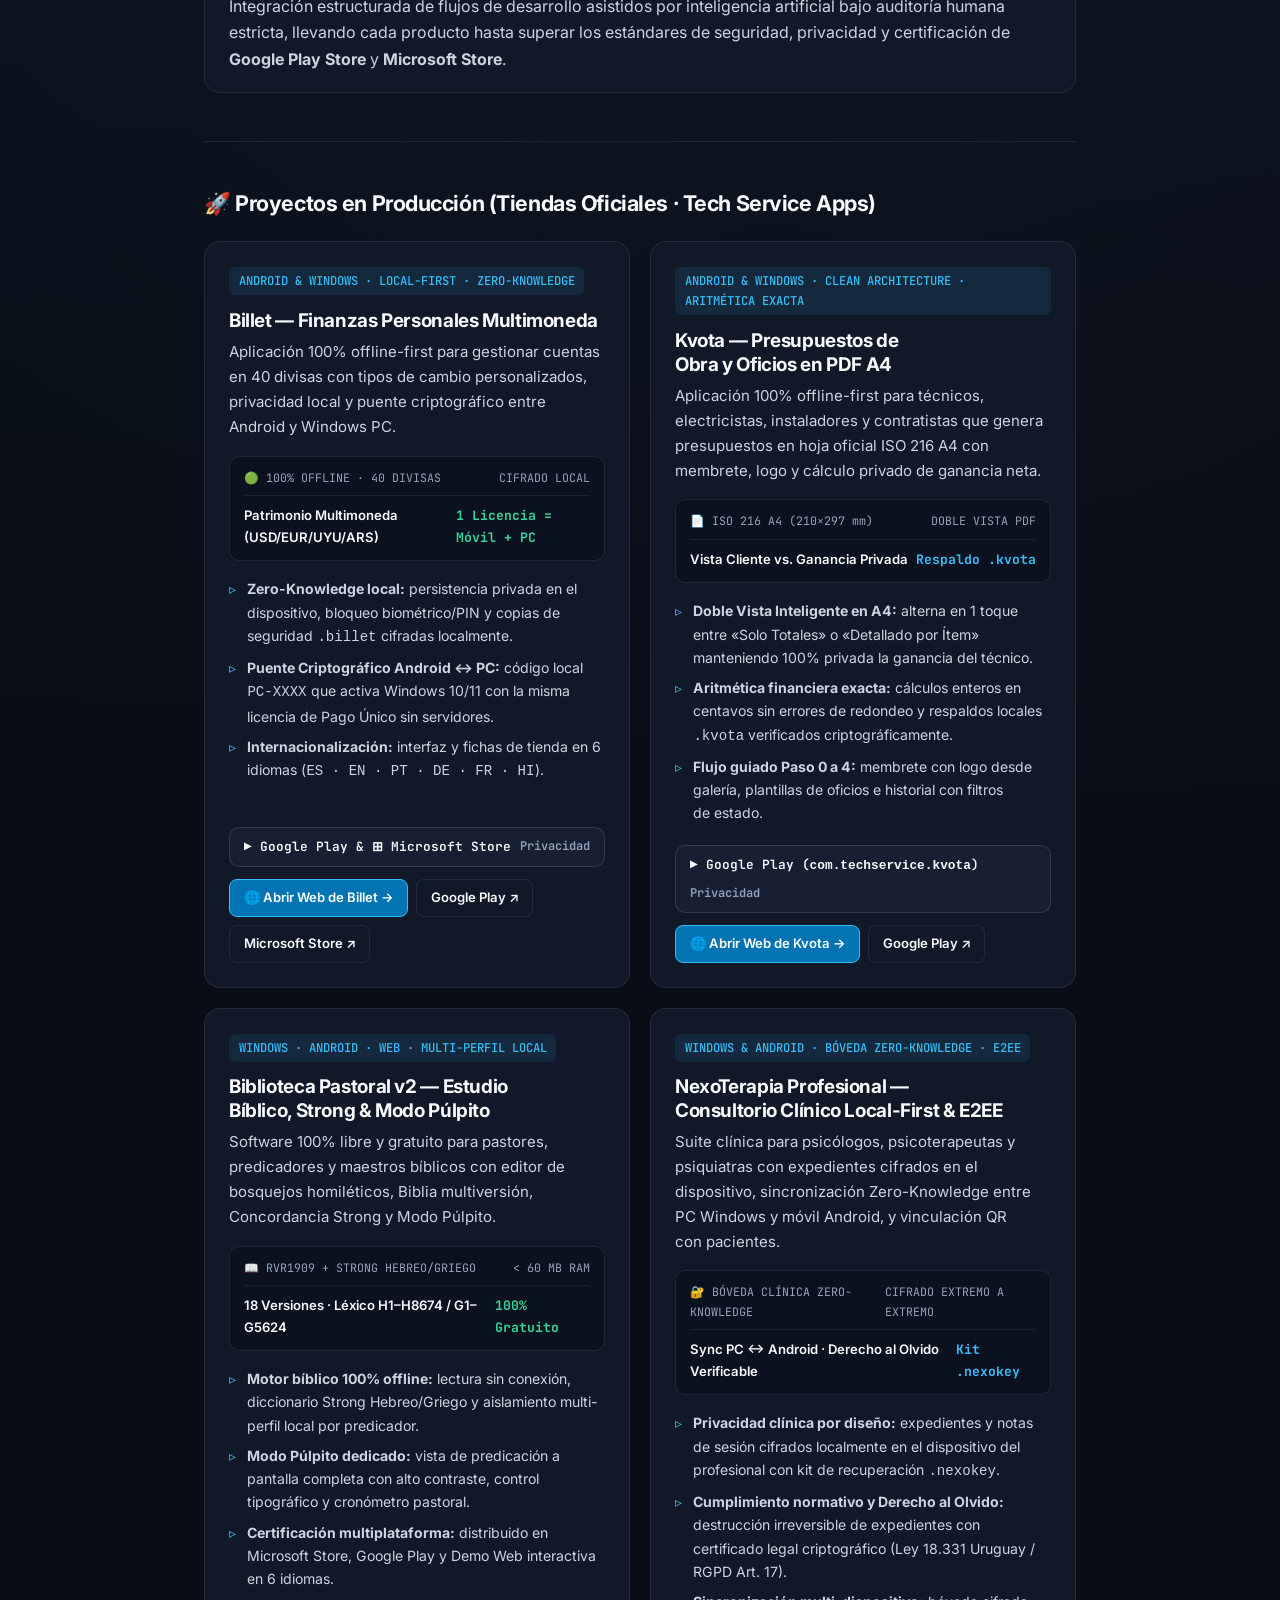
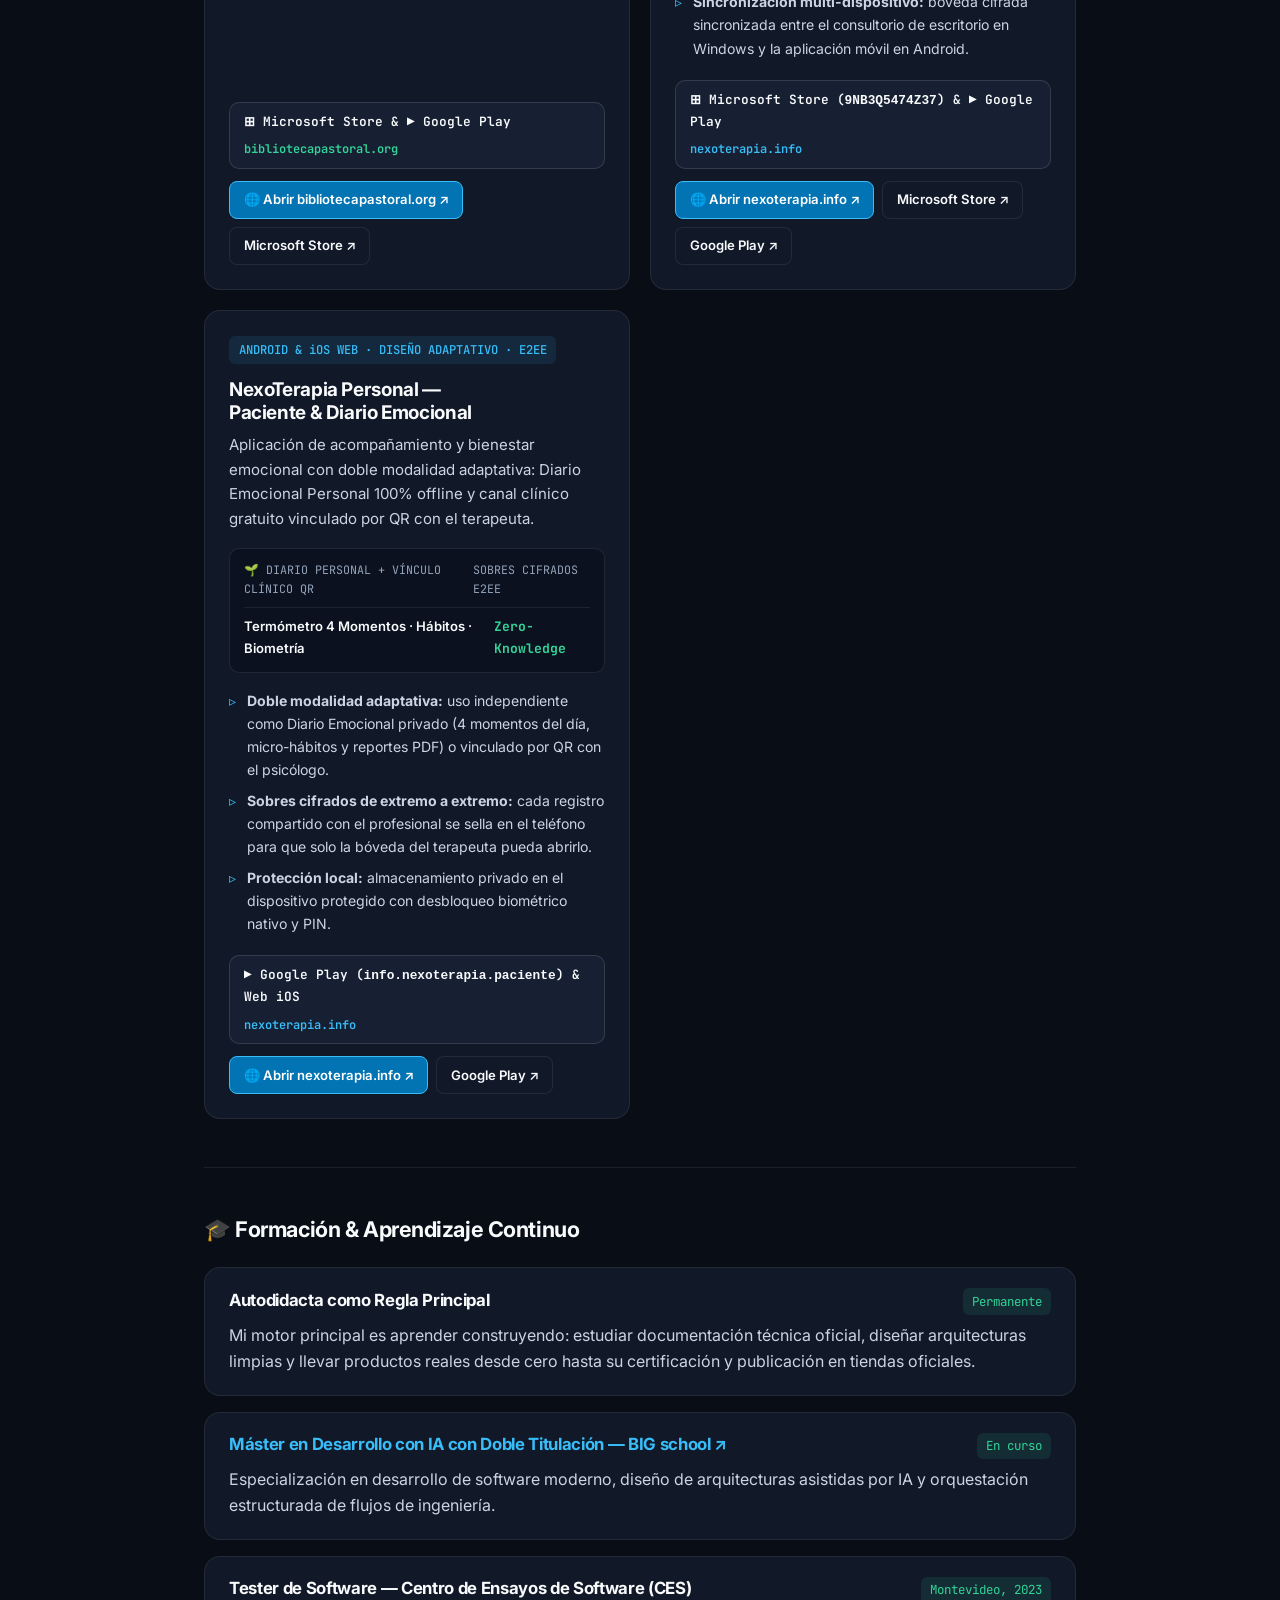
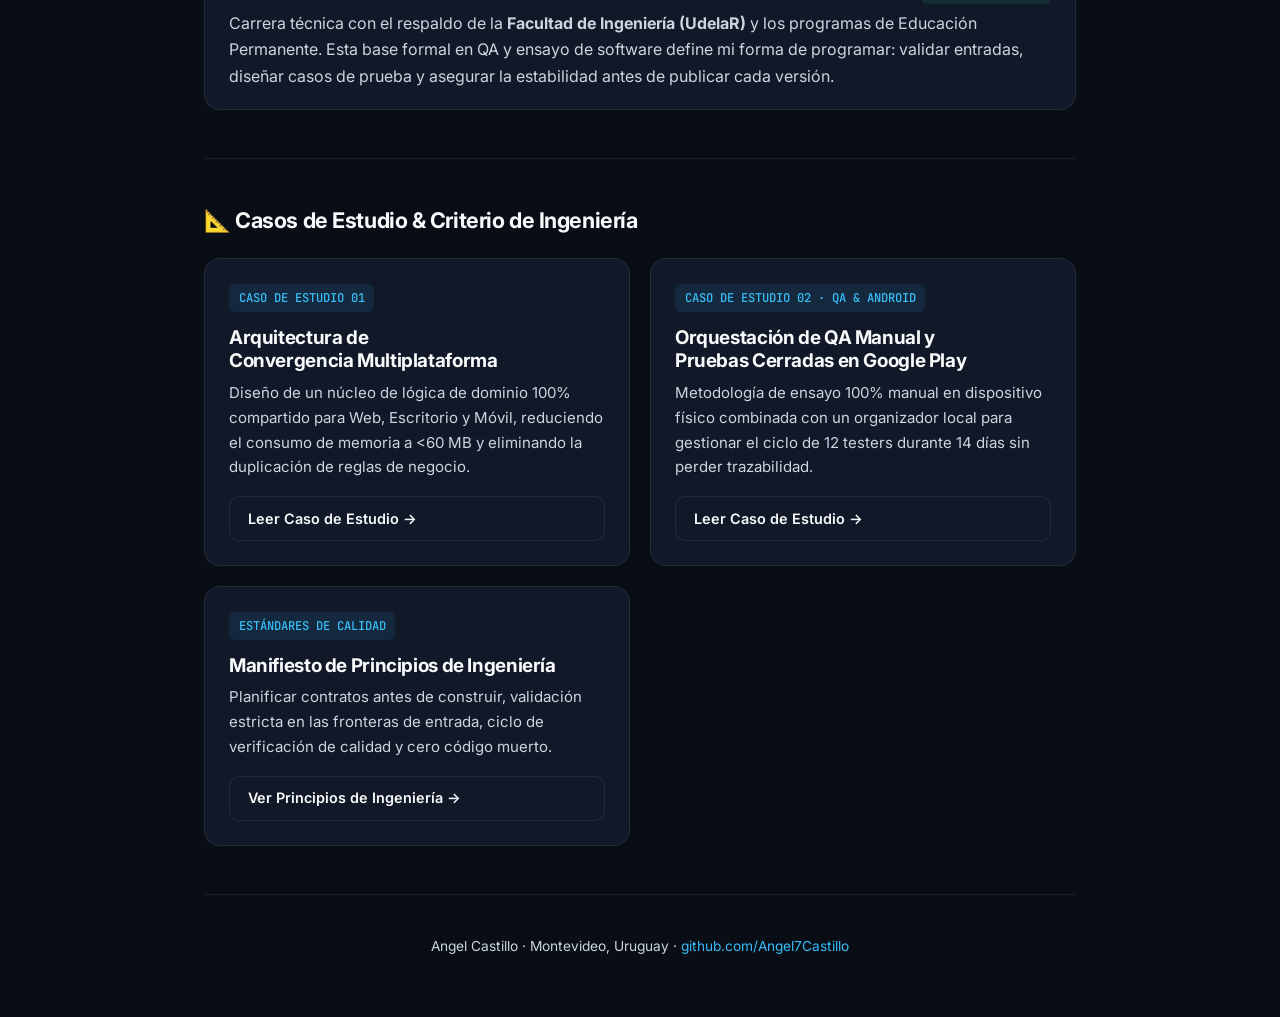
==== commit fc6e58c1: "feat(profile): focus on 5-pillar engineering methodology and 5 shipped products with zero language m" ====
--- a/index.html
+++ b/index.html
@@ -4,25 +4,33 @@
   <meta charset="UTF-8" />
   <meta name="viewport" content="width=device-width, initial-scale=1.0" />
   <title>Angel Castillo — Desarrollador de Software · Desktop &amp; Mobile Systems</title>
-  <meta name="description" content="Desarrollador de software autodidacta en Montevideo, Uruguay. Especializado en aplicaciones de escritorio (Tauri) y móviles (Capacitor) con TypeScript, base en QA/Testing (CES) y Máster en Desarrollo con IA." />
+  <meta name="description" content="Desarrollador de software autodidacta en Montevideo, Uruguay. Especializado en sistemas de escritorio y móviles bajo Clean Architecture, SDD, Local-First y QA (CES)." />
   <meta name="author" content="Angel Castillo" />
+  <meta name="theme-color" content="#090d16" />
   <meta name="robots" content="index, follow" />
   <link rel="canonical" href="https://angel7castillo.github.io/" />
+
+  <!-- Favicon & Icons -->
+  <link rel="icon" type="image/png" sizes="32x32" href="https://avatars.githubusercontent.com/u/116953135?v=4&s=32" />
+  <link rel="icon" type="image/png" sizes="16x16" href="https://avatars.githubusercontent.com/u/116953135?v=4&s=16" />
+  <link rel="apple-touch-icon" sizes="180x180" href="https://avatars.githubusercontent.com/u/116953135?v=4&s=180" />
 
   <!-- Open Graph / Social Preview -->
   <meta property="og:type" content="website" />
   <meta property="og:url" content="https://angel7castillo.github.io/" />
   <meta property="og:title" content="Angel Castillo — Desarrollador de Software · Desktop &amp; Mobile" />
-  <meta property="og:description" content="Desarrollador autodidacta especializado en TypeScript, Tauri (Windows) y Capacitor (Android). Tester de Software (CES) y cursando Máster en Desarrollo con IA." />
+  <meta property="og:description" content="Desarrollador autodidacta especializado en arquitectura limpia, sistemas Local-First para Windows y Android, Tester de Software (CES) y Máster en Desarrollo con IA." />
   <meta property="og:image" content="https://avatars.githubusercontent.com/u/116953135?v=4" />
+  <meta property="og:image:alt" content="Foto de perfil de Angel Castillo" />
   <meta property="og:locale" content="es_UY" />
   <meta property="og:locale:alternate" content="en_US" />
 
   <!-- Twitter Card -->
   <meta name="twitter:card" content="summary" />
   <meta name="twitter:title" content="Angel Castillo — Software Developer · Desktop &amp; Mobile" />
-  <meta name="twitter:description" content="Desarrollador autodidacta · TypeScript, Tauri &amp; Capacitor · Tester de Software (CES) · Máster en Desarrollo con IA." />
+  <meta name="twitter:description" content="Desarrollador autodidacta · Clean Architecture, SDD &amp; Local-First · Tester de Software (CES) · Máster en Desarrollo con IA." />
   <meta name="twitter:image" content="https://avatars.githubusercontent.com/u/116953135?v=4" />
+  <meta name="twitter:image:alt" content="Foto de perfil de Angel Castillo" />
 
   <!-- Fonts -->
   <link rel="preconnect" href="https://fonts.googleapis.com" />
@@ -35,14 +43,29 @@
     "@context": "https://schema.org",
     "@graph": [
       {
+        "@type": "ProfilePage",
+        "@id": "https://angel7castillo.github.io/#webpage",
+        "url": "https://angel7castillo.github.io/",
+        "name": "Angel Castillo — Desarrollador de Software · Desktop & Mobile Systems",
+        "isPartOf": {
+          "@type": "WebSite",
+          "@id": "https://angel7castillo.github.io/#website",
+          "url": "https://angel7castillo.github.io/",
+          "name": "Angel Castillo Portfolio"
+        },
+        "mainEntity": {
+          "@id": "https://angel7castillo.github.io/#angel-castillo"
+        }
+      },
+      {
         "@type": "Person",
         "@id": "https://angel7castillo.github.io/#angel-castillo",
         "name": "Angel Castillo",
         "jobTitle": "Software Developer · Desktop & Mobile Systems",
-        "description": "Desarrollador de software autodidacta especializado en sistemas de escritorio y móviles con TypeScript, Tauri y Capacitor. Tester de Software (CES) y cursando Máster en Desarrollo con IA.",
+        "description": "Desarrollador de software autodidacta especializado en sistemas de escritorio y móviles bajo Clean Architecture, Spec-Driven Development y enfoque Local-First. Tester de Software (CES) y cursando Máster en Desarrollo con IA.",
         "url": "https://angel7castillo.github.io/",
         "image": "https://avatars.githubusercontent.com/u/116953135?v=4",
-        "email": "mailto:servicios.angelcastillo@gmail.com",
+        "email": "servicios.angelcastillo@gmail.com",
         "address": {
           "@type": "PostalAddress",
           "addressLocality": "Montevideo",
@@ -59,33 +82,117 @@
           }
         ],
         "knowsAbout": [
-          "TypeScript",
-          "Tauri",
-          "Capacitor",
-          "React",
-          "Software Testing & QA",
-          "Offline-First Architecture",
-          "Clean Architecture"
+          "Spec-Driven Development (SDD)",
+          "Clean Architecture",
+          "Local-First Architecture",
+          "Zero-Knowledge Privacy & End-to-End Encryption",
+          "Test-Driven Development (TDD)",
+          "Software Testing & Physical Hardware QA",
+          "Multiplatform Desktop & Mobile Systems"
         ],
         "sameAs": [
-          "https://github.com/Angel7Castillo"
+          "https://github.com/Angel7Castillo",
+          "https://angel7castillo.github.io/apps/",
+          "https://bibliotecapastoral.org",
+          "https://nexoterapia.info"
         ]
       },
       {
-        "@type": "SoftwareApplication",
-        "name": "Billet",
-        "applicationCategory": "FinanceApplication",
-        "operatingSystem": "Android",
-        "author": { "@id": "https://angel7castillo.github.io/#angel-castillo" },
-        "description": "Aplicación móvil para gestión de finanzas personales y control de gastos con arquitectura offline-first construida en TypeScript y Capacitor."
+        "@type": "Organization",
+        "@id": "https://angel7castillo.github.io/#tech-service-apps",
+        "name": "Tech Service Apps",
+        "url": "https://angel7castillo.github.io/apps/",
+        "email": "servicios.angelcastillo@gmail.com",
+        "founder": { "@id": "https://angel7castillo.github.io/#angel-castillo" }
       },
       {
         "@type": "SoftwareApplication",
-        "name": "Biblioteca Pastoral",
+        "name": "Billet — Finanzas Personales Multimoneda",
+        "applicationCategory": "FinanceApplication",
+        "operatingSystem": "Android, Windows 10, Windows 11",
+        "url": "https://angel7castillo.github.io/billet/",
+        "installUrl": [
+          "https://play.google.com/store/apps/details?id=app.billet",
+          "https://apps.microsoft.com/detail/9MXPKKD2F58R"
+        ],
+        "author": { "@id": "https://angel7castillo.github.io/#angel-castillo" },
+        "publisher": { "@id": "https://angel7castillo.github.io/#tech-service-apps" },
+        "description": "Aplicación de finanzas personales multimoneda 100% offline-first para Android y Windows PC con 40 divisas, tipos de cambio manuales y cifrado local AES-256-GCM.",
+        "offers": {
+          "@type": "Offer",
+          "price": "0",
+          "priceCurrency": "USD"
+        }
+      },
+      {
+        "@type": "SoftwareApplication",
+        "name": "Kvota — Presupuestos de Obra y Oficios en PDF A4",
+        "applicationCategory": "BusinessApplication",
+        "operatingSystem": "Android, Windows 10, Windows 11",
+        "url": "https://angel7castillo.github.io/kvota/",
+        "installUrl": "https://play.google.com/store/apps/details?id=com.techservice.kvota",
+        "author": { "@id": "https://angel7castillo.github.io/#angel-castillo" },
+        "publisher": { "@id": "https://angel7castillo.github.io/#tech-service-apps" },
+        "description": "Aplicación offline-first para generar presupuestos de obra en PDF ISO 216 A4 con membrete, logo, doble vista inteligente y cálculo privado de ganancia neta.",
+        "offers": {
+          "@type": "Offer",
+          "price": "0",
+          "priceCurrency": "USD"
+        }
+      },
+      {
+        "@type": "SoftwareApplication",
+        "name": "Biblioteca Pastoral v2",
         "applicationCategory": "ProductivityApplication",
-        "operatingSystem": "Windows 10, Windows 11",
+        "operatingSystem": "Windows 10, Windows 11, Android, Web PWA",
+        "url": "https://bibliotecapastoral.org",
+        "installUrl": [
+          "https://apps.microsoft.com/detail/9N04WK1JQ3L1",
+          "https://play.google.com/store/apps/details?id=com.techservice.bibliotecapastoral"
+        ],
         "author": { "@id": "https://angel7castillo.github.io/#angel-castillo" },
-        "description": "Software de escritorio nativo para redacción, organización y consulta de sermones certificado para Microsoft Store con TypeScript y Tauri."
+        "publisher": { "@id": "https://angel7castillo.github.io/#tech-service-apps" },
+        "description": "Software gratuito de estudio bíblico, exégesis léxica Strong Hebreo/Griego, redacción de bosquejos y Modo Púlpito para Windows (Microsoft Store), Android y Web.",
+        "offers": {
+          "@type": "Offer",
+          "price": "0",
+          "priceCurrency": "USD"
+        }
+      },
+      {
+        "@type": "SoftwareApplication",
+        "name": "NexoTerapia Profesional",
+        "applicationCategory": "HealthApplication",
+        "operatingSystem": "Windows 10, Windows 11, Android",
+        "url": "https://nexoterapia.info",
+        "installUrl": [
+          "https://apps.microsoft.com/detail/9NB3Q5474Z37",
+          "https://play.google.com/store/apps/details?id=info.nexoterapia.terapeuta"
+        ],
+        "author": { "@id": "https://angel7castillo.github.io/#angel-castillo" },
+        "publisher": { "@id": "https://angel7castillo.github.io/#tech-service-apps" },
+        "description": "Suite clínica Local-First con cifrado de extremo a extremo (AES-256-GCM + ECDH P-256) y sincronización Zero-Knowledge entre Windows y Android para profesionales de salud mental.",
+        "offers": {
+          "@type": "Offer",
+          "price": "0",
+          "priceCurrency": "USD"
+        }
+      },
+      {
+        "@type": "SoftwareApplication",
+        "name": "NexoTerapia Personal",
+        "applicationCategory": "HealthApplication",
+        "operatingSystem": "Android, iOS Web PWA",
+        "url": "https://nexoterapia.info",
+        "installUrl": "https://play.google.com/store/apps/details?id=info.nexoterapia.paciente",
+        "author": { "@id": "https://angel7castillo.github.io/#angel-castillo" },
+        "publisher": { "@id": "https://angel7castillo.github.io/#tech-service-apps" },
+        "description": "Aplicación de acompañamiento emocional con doble modalidad: Diario Emocional Personal 100% offline y canal clínico vinculado por QR E2EE con el terapeuta.",
+        "offers": {
+          "@type": "Offer",
+          "price": "0",
+          "priceCurrency": "USD"
+        }
       }
     ]
   }
@@ -452,16 +559,53 @@
     .store-badge {
       display: inline-flex;
       align-items: center;
+      flex-wrap: wrap;
       gap: 0.5rem;
       font-family: 'JetBrains Mono', monospace;
       font-size: 0.8rem;
       font-weight: 600;
-      padding: 0.45rem 0.85rem;
+      padding: 0.5rem 0.85rem;
       border-radius: var(--radius-inner);
       background: var(--bg-surface-elevated);
       border: 1px solid rgba(255, 255, 255, 0.12);
       color: var(--text-primary);
-      width: fit-content;
+      width: 100%;
+      justify-content: space-between;
+    }
+
+    .app-window-preview {
+      background: #0b111e;
+      border: 1px solid rgba(255, 255, 255, 0.09);
+      border-radius: 10px;
+      padding: 0.75rem 0.9rem;
+      margin-bottom: 1rem;
+      font-size: 0.82rem;
+    }
+
+    .app-window-bar {
+      display: flex;
+      align-items: center;
+      justify-content: space-between;
+      font-family: 'JetBrains Mono', monospace;
+      font-size: 0.73rem;
+      color: var(--text-muted);
+      border-bottom: 1px solid rgba(255, 255, 255, 0.07);
+      padding-bottom: 0.45rem;
+      margin-bottom: 0.55rem;
+    }
+
+    .app-actions {
+      display: flex;
+      flex-wrap: wrap;
+      gap: 0.5rem;
+      margin-top: 0.75rem;
+    }
+
+    .btn-sm {
+      min-height: 38px;
+      padding: 0.4rem 0.85rem;
+      font-size: 0.82rem;
+      border-radius: 8px;
     }
 
     /* Education & Path */
@@ -575,11 +719,14 @@
   <!-- Navigation Bar -->
   <header class="topbar">
     <div class="topbar-inner">
-      <div class="brand">
+      <a href="#top" class="brand" style="color: var(--text-primary);">
         <span class="brand-dot" aria-hidden="true"></span>
         <span>Angel7Castillo</span>
-      </div>
+      </a>
       <div class="nav-actions">
+        <a href="./apps/" class="btn btn-sm" style="min-height: 40px; border-color: rgba(52, 211, 153, 0.35); color: #34d399;">
+          📱 Tech Service Apps
+        </a>
         <div class="lang-switch" role="group" aria-label="Selector de idioma / Language switcher">
           <button type="button" class="lang-btn" id="btn-es" aria-label="Cambiar idioma a Español" aria-pressed="true" onclick="setLanguage('es')">Español</button>
           <button type="button" class="lang-btn" id="btn-en" aria-label="Switch language to English" aria-pressed="false" onclick="setLanguage('en')">English</button>
@@ -589,13 +736,13 @@
   </header>
 
   <!-- ==================== ESPAÑOL ==================== -->
-  <main class="container" data-lang="es">
+  <main class="container" data-lang="es" id="top">
     <section class="hero">
       <div class="hero-header">
-        <img src="https://avatars.githubusercontent.com/u/116953135?v=4" alt="Foto de perfil de Angel Castillo" class="avatar" width="84" height="84" />
+        <img src="https://avatars.githubusercontent.com/u/116953135?v=4&s=168" alt="Foto de perfil de Angel Castillo" class="avatar" width="84" height="84" fetchpriority="high" decoding="async" />
         <div class="hero-meta">
           <h1>Angel Castillo</h1>
-          <span class="location-pill">📍 Montevideo, Uruguay · GMT-3 · Tech Service</span>
+          <span class="location-pill">📍 Montevideo, Uruguay · GMT-3</span>
         </div>
       </div>
 
@@ -607,19 +754,269 @@
         Soy un desarrollador de software <strong>autodidacta como regla principal</strong>, enfocado en construir aplicaciones de escritorio y móviles con dos prioridades: <strong>que la interfaz responda rápido y que la arquitectura sea ordenada</strong>.
       </p>
       <p class="hero-bio">
-        Prefiero dominar un núcleo sólido centrado en <strong>TypeScript</strong>, investigar la documentación oficial a fondo y empaquetar aplicaciones que funcionen de forma consistente en distintos sistemas operativos. Mis proyectos principales están probados, empaquetados y distribuidos en <strong>tiendas oficiales</strong>.
+        Más allá de las herramientas puntuales del momento, mi trabajo se apoya en <strong>metodologías sólidas de ingeniería</strong>: especificar el problema y los contratos antes de construir, separar con claridad la lógica del negocio de la interfaz visual, diseñar sistemas que funcionen sin depender de conexión permanente a internet (<em>Local-First</em>) y verificar cada entrega mediante pruebas estructuradas. Mis proyectos principales están probados, certificados y distribuidos en <strong>tiendas oficiales</strong> bajo el sello <strong>Tech Service Apps</strong>.
       </p>
 
       <div class="cta-row">
-        <a href="https://github.com/Angel7Castillo" target="_blank" rel="noopener noreferrer" class="btn btn-primary">
-          Ver Perfil en GitHub →
+        <a href="#proyectos" class="btn btn-primary">
+          🚀 Ver 5 Apps en Producción ↓
         </a>
-        <a href="https://github.com/Angel7Castillo/Angel7Castillo/blob/main/case-studies/01-multiplatform-architecture.md" target="_blank" rel="noopener noreferrer" class="btn">
-          📐 Caso de Estudio Multiplataforma
+        <a href="#metodologia" class="btn">
+          🛠️ Metodología de Ingeniería ↓
+        </a>
+        <a href="./apps/" class="btn">
+          📱 Catálogo Tech Service Apps →
+        </a>
+        <a href="https://github.com/Angel7Castillo" target="_blank" rel="noopener noreferrer" class="btn">
+          GitHub ↗
         </a>
         <a href="mailto:servicios.angelcastillo@gmail.com" class="btn">
-          ✉️ servicios.angelcastillo@gmail.com
+          ✉️ Contacto
         </a>
+      </div>
+    </section>
+
+    <!-- Metodología de Ingeniería y Ciclo de Producto -->
+    <section id="metodologia">
+      <h2 class="section-title">🛠️ Metodología de Ingeniería y Ciclo de Producto</h2>
+      <div class="timeline">
+        <article class="timeline-item">
+          <div class="timeline-header">
+            <h3>1. Desarrollo Guiado por Especificaciones (Spec-Driven Development — SDD)</h3>
+            <span class="badge-period">Pilar 01</span>
+          </div>
+          <p>
+            Ningún sistema se construye a ciegas. Antes de implementar una funcionalidad se documentan formalmente el alcance, las reglas de negocio, los contratos de datos, las fronteras del sistema y los criterios de aceptación verificables.
+          </p>
+        </article>
+
+        <article class="timeline-item">
+          <div class="timeline-header">
+            <h3>2. Arquitectura Limpia y Diseño Modular (Clean Architecture)</h3>
+            <span class="badge-period">Pilar 02</span>
+          </div>
+          <p>
+            Separación estricta por capas entre las reglas del dominio y la interfaz de usuario. Este aislamiento permite que un mismo núcleo lógico evolucione de forma mantenible y opere con consistencia tanto en computadoras de escritorio (Windows) como en dispositivos móviles (Android).
+          </p>
+        </article>
+
+        <article class="timeline-item">
+          <div class="timeline-header">
+            <h3>3. Arquitectura Local-First y Privacidad por Diseño (Zero-Knowledge)</h3>
+            <span class="badge-period">Pilar 03</span>
+          </div>
+          <p>
+            Prioridad absoluta a la velocidad de respuesta y a la soberanía de los datos del usuario. Las aplicaciones funcionan al 100% sin conexión obligatoria a la nube, resguardando la información sensible en el propio dispositivo y aplicando cifrado de extremo a extremo cuando se requiere sincronización.
+          </p>
+        </article>
+
+        <article class="timeline-item">
+          <div class="timeline-header">
+            <h3>4. Desarrollo Guiado por Pruebas (TDD) y Ensayo Manual en Hardware Físico (QA — CES)</h3>
+            <span class="badge-period">Pilar 04</span>
+          </div>
+          <p>
+            Combinación de pruebas automatizadas sobre las reglas críticas de negocio con <strong>ensayos de calidad 100% manuales en dispositivos físicos reales</strong>, aplicando metodología formal de Testing (Centro de Ensayos de Software — CES / UdelaR) para validar flujos, casos borde y usabilidad antes de cada lanzamiento.
+          </p>
+        </article>
+
+        <article class="timeline-item">
+          <div class="timeline-header">
+            <h3>5. Orquestación de Ingeniería Asistida por IA y Entrega Certificada en Tiendas</h3>
+            <span class="badge-period">Pilar 05</span>
+          </div>
+          <p>
+            Integración estructurada de flujos de desarrollo asistidos por inteligencia artificial bajo auditoría humana estricta, llevando cada producto hasta superar los estándares de seguridad, privacidad y certificación de <strong>Google Play Store</strong> y <strong>Microsoft Store</strong>.
+          </p>
+        </article>
+      </div>
+    </section>
+
+    <!-- Proyectos en Producción -->
+    <section id="proyectos">
+      <h2 class="section-title">🚀 Proyectos en Producción (Tiendas Oficiales · Tech Service Apps)</h2>
+      <div class="grid-2">
+        <!-- 1. BILLET -->
+        <article class="card">
+          <div>
+            <span class="card-tag">ANDROID &amp; WINDOWS · LOCAL-FIRST · ZERO-KNOWLEDGE</span>
+            <h3>Billet — Finanzas Personales Multimoneda</h3>
+            <p class="card-desc">
+              Aplicación 100% offline-first para gestionar cuentas en 40 divisas con tipos de cambio personalizados, privacidad local y puente criptográfico entre Android y Windows PC.
+            </p>
+            <div class="app-window-preview">
+              <div class="app-window-bar">
+                <span>🟢 100% OFFLINE · 40 DIVISAS</span>
+                <span>CIFRADO LOCAL</span>
+              </div>
+              <div style="display:flex; justify-content:space-between; align-items:center;">
+                <span style="color:#f8fafc; font-weight:600;">Patrimonio Multimoneda (USD/EUR/UYU/ARS)</span>
+                <span style="color:#34d399; font-family:'JetBrains Mono',monospace; font-weight:700;">1 Licencia = Móvil + PC</span>
+              </div>
+            </div>
+            <ul class="card-list">
+              <li><strong>Zero-Knowledge local:</strong> persistencia privada en el dispositivo, bloqueo biométrico/PIN y copias de seguridad <code>.billet</code> cifradas localmente.</li>
+              <li><strong>Puente Criptográfico Android ↔ PC:</strong> código local <code>PC-XXXX</code> que activa Windows 10/11 con la misma licencia de Pago Único sin servidores.</li>
+              <li><strong>Internacionalización:</strong> interfaz y fichas de tienda en 6 idiomas (<code>ES · EN · PT · DE · FR · HI</code>).</li>
+            </ul>
+          </div>
+          <div>
+            <div class="store-badge">
+              <span>▶ Google Play &amp; ⊞ Microsoft Store</span>
+              <a href="./billet/privacy.html" style="color: var(--text-muted); font-size: 0.75rem;">Privacidad</a>
+            </div>
+            <div class="app-actions">
+              <a href="./billet/" class="btn btn-primary btn-sm">🌐 Abrir Web de Billet →</a>
+              <a href="https://play.google.com/store/apps/details?id=app.billet" target="_blank" rel="noopener noreferrer" class="btn btn-sm">Google Play ↗</a>
+              <a href="https://apps.microsoft.com/detail/9MXPKKD2F58R" target="_blank" rel="noopener noreferrer" class="btn btn-sm">Microsoft Store ↗</a>
+            </div>
+          </div>
+        </article>
+
+        <!-- 2. KVOTA -->
+        <article class="card">
+          <div>
+            <span class="card-tag">ANDROID &amp; WINDOWS · CLEAN ARCHITECTURE · ARITMÉTICA EXACTA</span>
+            <h3>Kvota — Presupuestos de Obra y Oficios en PDF A4</h3>
+            <p class="card-desc">
+              Aplicación 100% offline-first para técnicos, electricistas, instaladores y contratistas que genera presupuestos en hoja oficial ISO 216 A4 con membrete, logo y cálculo privado de ganancia neta.
+            </p>
+            <div class="app-window-preview">
+              <div class="app-window-bar">
+                <span>📄 ISO 216 A4 (210×297 mm)</span>
+                <span>DOBLE VISTA PDF</span>
+              </div>
+              <div style="display:flex; justify-content:space-between; align-items:center;">
+                <span style="color:#f8fafc; font-weight:600;">Vista Cliente vs. Ganancia Privada</span>
+                <span style="color:#38bdf8; font-family:'JetBrains Mono',monospace; font-weight:700;">Respaldo .kvota</span>
+              </div>
+            </div>
+            <ul class="card-list">
+              <li><strong>Doble Vista Inteligente en A4:</strong> alterna en 1 toque entre «Solo Totales» o «Detallado por Ítem» manteniendo 100% privada la ganancia del técnico.</li>
+              <li><strong>Aritmética financiera exacta:</strong> cálculos enteros en centavos sin errores de redondeo y respaldos locales <code>.kvota</code> verificados criptográficamente.</li>
+              <li><strong>Flujo guiado Paso 0 a 4:</strong> membrete con logo desde galería, plantillas de oficios e historial con filtros de estado.</li>
+            </ul>
+          </div>
+          <div>
+            <div class="store-badge">
+              <span>▶ Google Play (<code>com.techservice.kvota</code>)</span>
+              <a href="./kvota/privacy.html" style="color: var(--text-muted); font-size: 0.75rem;">Privacidad</a>
+            </div>
+            <div class="app-actions">
+              <a href="./kvota/" class="btn btn-primary btn-sm">🌐 Abrir Web de Kvota →</a>
+              <a href="https://play.google.com/store/apps/details?id=com.techservice.kvota" target="_blank" rel="noopener noreferrer" class="btn btn-sm">Google Play ↗</a>
+            </div>
+          </div>
+        </article>
+
+        <!-- 3. BIBLIOTECA PASTORAL -->
+        <article class="card">
+          <div>
+            <span class="card-tag">WINDOWS · ANDROID · WEB · MULTI-PERFIL LOCAL</span>
+            <h3>Biblioteca Pastoral v2 — Estudio Bíblico, Strong &amp; Modo Púlpito</h3>
+            <p class="card-desc">
+              Software 100% libre y gratuito para pastores, predicadores y maestros bíblicos con editor de bosquejos homiléticos, Biblia multiversión, Concordancia Strong y Modo Púlpito.
+            </p>
+            <div class="app-window-preview">
+              <div class="app-window-bar">
+                <span>📖 RVR1909 + STRONG HEBREO/GRIEGO</span>
+                <span>&lt; 60 MB RAM</span>
+              </div>
+              <div style="display:flex; justify-content:space-between; align-items:center;">
+                <span style="color:#f8fafc; font-weight:600;">18 Versiones · Léxico H1–H8674 / G1–G5624</span>
+                <span style="color:#34d399; font-family:'JetBrains Mono',monospace; font-weight:700;">100% Gratuito</span>
+              </div>
+            </div>
+            <ul class="card-list">
+              <li><strong>Motor bíblico 100% offline:</strong> lectura sin conexión, diccionario Strong Hebreo/Griego y aislamiento multi-perfil local por predicador.</li>
+              <li><strong>Modo Púlpito dedicado:</strong> vista de predicación a pantalla completa con alto contraste, control tipográfico y cronómetro pastoral.</li>
+              <li><strong>Certificación multiplataforma:</strong> distribuido en Microsoft Store, Google Play y Demo Web interactiva en 6 idiomas.</li>
+            </ul>
+          </div>
+          <div>
+            <div class="store-badge">
+              <span>⊞ Microsoft Store &amp; ▶ Google Play</span>
+              <span style="color: var(--accent-emerald); font-size: 0.75rem;">bibliotecapastoral.org</span>
+            </div>
+            <div class="app-actions">
+              <a href="https://bibliotecapastoral.org" target="_blank" rel="noopener noreferrer" class="btn btn-primary btn-sm">🌐 Abrir bibliotecapastoral.org ↗</a>
+              <a href="https://apps.microsoft.com/detail/9N04WK1JQ3L1" target="_blank" rel="noopener noreferrer" class="btn btn-sm">Microsoft Store ↗</a>
+            </div>
+          </div>
+        </article>
+
+        <!-- 4. NEXOTERAPIA PROFESIONAL -->
+        <article class="card">
+          <div>
+            <span class="card-tag">WINDOWS &amp; ANDROID · BÓVEDA ZERO-KNOWLEDGE · E2EE</span>
+            <h3>NexoTerapia Profesional — Consultorio Clínico Local-First &amp; E2EE</h3>
+            <p class="card-desc">
+              Suite clínica para psicólogos, psicoterapeutas y psiquiatras con expedientes cifrados en el dispositivo, sincronización Zero-Knowledge entre PC Windows y móvil Android, y vinculación QR con pacientes.
+            </p>
+            <div class="app-window-preview">
+              <div class="app-window-bar">
+                <span>🔐 BÓVEDA CLÍNICA ZERO-KNOWLEDGE</span>
+                <span>CIFRADO EXTREMO A EXTREMO</span>
+              </div>
+              <div style="display:flex; justify-content:space-between; align-items:center;">
+                <span style="color:#f8fafc; font-weight:600;">Sync PC ↔ Android · Derecho al Olvido Verificable</span>
+                <span style="color:#38bdf8; font-family:'JetBrains Mono',monospace; font-weight:700;">Kit .nexokey</span>
+              </div>
+            </div>
+            <ul class="card-list">
+              <li><strong>Privacidad clínica por diseño:</strong> expedientes y notas de sesión cifrados localmente en el dispositivo del profesional con kit de recuperación <code>.nexokey</code>.</li>
+              <li><strong>Cumplimiento normativo y Derecho al Olvido:</strong> destrucción irreversible de expedientes con certificado legal criptográfico (Ley 18.331 Uruguay / RGPD Art. 17).</li>
+              <li><strong>Sincronización multi-dispositivo:</strong> bóveda cifrada sincronizada entre el consultorio de escritorio en Windows y la aplicación móvil en Android.</li>
+            </ul>
+          </div>
+          <div>
+            <div class="store-badge">
+              <span>⊞ Microsoft Store (<code>9NB3Q5474Z37</code>) &amp; ▶ Google Play</span>
+              <span style="color: var(--accent-blue); font-size: 0.75rem;">nexoterapia.info</span>
+            </div>
+            <div class="app-actions">
+              <a href="https://nexoterapia.info" target="_blank" rel="noopener noreferrer" class="btn btn-primary btn-sm">🌐 Abrir nexoterapia.info ↗</a>
+              <a href="https://apps.microsoft.com/detail/9NB3Q5474Z37" target="_blank" rel="noopener noreferrer" class="btn btn-sm">Microsoft Store ↗</a>
+              <a href="https://play.google.com/store/apps/details?id=info.nexoterapia.terapeuta" target="_blank" rel="noopener noreferrer" class="btn btn-sm">Google Play ↗</a>
+            </div>
+          </div>
+        </article>
+
+        <!-- 5. NEXOTERAPIA PERSONAL -->
+        <article class="card">
+          <div>
+            <span class="card-tag">ANDROID &amp; iOS WEB · DISEÑO ADAPTATIVO · E2EE</span>
+            <h3>NexoTerapia Personal — Paciente &amp; Diario Emocional</h3>
+            <p class="card-desc">
+              Aplicación de acompañamiento y bienestar emocional con doble modalidad adaptativa: Diario Emocional Personal 100% offline y canal clínico gratuito vinculado por QR con el terapeuta.
+            </p>
+            <div class="app-window-preview">
+              <div class="app-window-bar">
+                <span>🌱 DIARIO PERSONAL + VÍNCULO CLÍNICO QR</span>
+                <span>SOBRES CIFRADOS E2EE</span>
+              </div>
+              <div style="display:flex; justify-content:space-between; align-items:center;">
+                <span style="color:#f8fafc; font-weight:600;">Termómetro 4 Momentos · Hábitos · Biometría</span>
+                <span style="color:#34d399; font-family:'JetBrains Mono',monospace; font-weight:700;">Zero-Knowledge</span>
+              </div>
+            </div>
+            <ul class="card-list">
+              <li><strong>Doble modalidad adaptativa:</strong> uso independiente como Diario Emocional privado (4 momentos del día, micro-hábitos y reportes PDF) o vinculado por QR con el psicólogo.</li>
+              <li><strong>Sobres cifrados de extremo a extremo:</strong> cada registro compartido con el profesional se sella en el teléfono para que solo la bóveda del terapeuta pueda abrirlo.</li>
+              <li><strong>Protección local:</strong> almacenamiento privado en el dispositivo protegido con desbloqueo biométrico nativo y PIN.</li>
+            </ul>
+          </div>
+          <div>
+            <div class="store-badge">
+              <span>▶ Google Play (<code>info.nexoterapia.paciente</code>) &amp; Web iOS</span>
+              <span style="color: var(--accent-blue); font-size: 0.75rem;">nexoterapia.info</span>
+            </div>
+            <div class="app-actions">
+              <a href="https://nexoterapia.info" target="_blank" rel="noopener noreferrer" class="btn btn-primary btn-sm">🌐 Abrir nexoterapia.info ↗</a>
+              <a href="https://play.google.com/store/apps/details?id=info.nexoterapia.paciente" target="_blank" rel="noopener noreferrer" class="btn btn-sm">Google Play ↗</a>
+            </div>
+          </div>
+        </article>
       </div>
     </section>
 
@@ -659,48 +1056,6 @@
       </div>
     </section>
 
-    <!-- Proyectos en Producción -->
-    <section id="proyectos">
-      <h2 class="section-title">🚀 Proyectos en Producción (Tiendas Oficiales)</h2>
-      <div class="grid-2">
-        <article class="card">
-          <div>
-            <span class="card-tag">ANDROID · CAPACITOR · TYPESCRIPT</span>
-            <h3>Billet — Finanzas Personales &amp; Control de Gastos</h3>
-            <p class="card-desc">
-              Aplicación móvil orientada a la gestión clara de ingresos, gastos y presupuestos, pensada para funcionar rápido en el día a día.
-            </p>
-            <ul class="card-list">
-              <li>Enfoque <strong>offline-first</strong>: funciona sin conexión y protege los datos localmente en el dispositivo.</li>
-              <li>Interfaz limpia con navegación táctil fluida y tiempos de carga mínimos.</li>
-              <li>Código modular estructurado en TypeScript para facilitar mantenimiento y evolución.</li>
-            </ul>
-          </div>
-          <div class="store-badge">
-            ▶ Disponible en Google Play (Android Store)
-          </div>
-        </article>
-
-        <article class="card">
-          <div>
-            <span class="card-tag">WINDOWS 10/11 · TAURI · TYPESCRIPT</span>
-            <h3>Biblioteca Pastoral — Gestión de Sermones y Contenido</h3>
-            <p class="card-desc">
-              Herramienta de escritorio diseñada para redactar, estructurar, catalogar y consultar sermones y material de estudio bíblico.
-            </p>
-            <ul class="card-list">
-              <li>Empaquetado y certificado bajo los estándares de seguridad de Microsoft Store.</li>
-              <li>Almacenamiento local estructurado: rápido, bajo consumo de memoria (&lt;60MB) y sin depender de la nube.</li>
-              <li>Instalación y actualización limpia mediante la tienda oficial del sistema.</li>
-            </ul>
-          </div>
-          <div class="store-badge">
-            ⊞ Disponible en Microsoft Store (Windows)
-          </div>
-        </article>
-      </div>
-    </section>
-
     <!-- Arquitectura y Criterio -->
     <section id="arquitectura">
       <h2 class="section-title">📐 Casos de Estudio &amp; Criterio de Ingeniería</h2>
@@ -710,7 +1065,7 @@
             <span class="card-tag">CASO DE ESTUDIO 01</span>
             <h3>Arquitectura de Convergencia Multiplataforma</h3>
             <p class="card-desc">
-              Diseño de un núcleo de lógica de dominio 100% compartido en TypeScript para Web, Desktop (Tauri) y Mobile (Capacitor), eliminando la duplicación de reglas de negocio.
+              Diseño de un núcleo de lógica de dominio 100% compartido para Web, Escritorio y Móvil, reduciendo el consumo de memoria a &lt;60 MB y eliminando la duplicación de reglas de negocio.
             </p>
           </div>
           <a href="https://github.com/Angel7Castillo/Angel7Castillo/blob/main/case-studies/01-multiplatform-architecture.md" target="_blank" rel="noopener noreferrer" class="btn">
@@ -720,49 +1075,29 @@
 
         <article class="card">
           <div>
+            <span class="card-tag">CASO DE ESTUDIO 02 · QA &amp; ANDROID</span>
+            <h3>Orquestación de QA Manual y Pruebas Cerradas en Google Play</h3>
+            <p class="card-desc">
+              Metodología de ensayo 100% manual en dispositivo físico combinada con un organizador local para gestionar el ciclo de 12 testers durante 14 días sin perder trazabilidad.
+            </p>
+          </div>
+          <a href="https://github.com/Angel7Castillo/Angel7Castillo/blob/main/case-studies/02-google-play-closed-testing-workflow.md" target="_blank" rel="noopener noreferrer" class="btn">
+            Leer Caso de Estudio →
+          </a>
+        </article>
+
+        <article class="card">
+          <div>
             <span class="card-tag">ESTÁNDARES DE CALIDAD</span>
             <h3>Manifiesto de Principios de Ingeniería</h3>
             <p class="card-desc">
-              Planificar contratos antes de codificar, tipado estricto de punta a punta, ciclo de verificación de calidad y cero código muerto.
+              Planificar contratos antes de construir, validación estricta en las fronteras de entrada, ciclo de verificación de calidad y cero código muerto.
             </p>
           </div>
           <a href="https://github.com/Angel7Castillo/Angel7Castillo/blob/main/standards/engineering-principles.md" target="_blank" rel="noopener noreferrer" class="btn">
             Ver Principios de Ingeniería →
           </a>
         </article>
-      </div>
-    </section>
-
-    <!-- Stack Tecnológico -->
-    <section id="stack">
-      <h2 class="section-title">🧰 Tecnologías Principales</h2>
-      <div class="stack-group">
-        <div class="stack-label">LENGUAJES &amp; DATOS</div>
-        <div class="pills">
-          <span class="pill">TypeScript (Strict)</span>
-          <span class="pill">JavaScript (ESNext)</span>
-          <span class="pill">SQL / SQLite Local</span>
-          <span class="pill">HTML5 &amp; CSS3</span>
-        </div>
-      </div>
-      <div class="stack-group">
-        <div class="stack-label">FRONTEND &amp; MULTIPLATAFORMA</div>
-        <div class="pills">
-          <span class="pill">React</span>
-          <span class="pill">Vite</span>
-          <span class="pill">Tailwind CSS</span>
-          <span class="pill">Capacitor (Android)</span>
-          <span class="pill">Tauri (Windows Desktop)</span>
-        </div>
-      </div>
-      <div class="stack-group">
-        <div class="stack-label">CALIDAD, FLUJO &amp; ENTORNOS</div>
-        <div class="pills">
-          <span class="pill">Software Testing &amp; QA (CES)</span>
-          <span class="pill">Git &amp; GitHub Actions</span>
-          <span class="pill">Nginx</span>
-          <span class="pill">Linux</span>
-        </div>
       </div>
     </section>
   </main>
@@ -771,10 +1106,10 @@
   <main class="container" data-lang="en" hidden>
     <section class="hero">
       <div class="hero-header">
-        <img src="https://avatars.githubusercontent.com/u/116953135?v=4" alt="Angel Castillo profile photo" class="avatar" width="84" height="84" />
+        <img src="https://avatars.githubusercontent.com/u/116953135?v=4&s=168" alt="Angel Castillo profile photo" class="avatar" width="84" height="84" decoding="async" />
         <div class="hero-meta">
           <h1>Angel Castillo</h1>
-          <span class="location-pill">📍 Montevideo, Uruguay · GMT-3 · Tech Service</span>
+          <span class="location-pill">📍 Montevideo, Uruguay · GMT-3</span>
         </div>
       </div>
 
@@ -786,19 +1121,269 @@
         I am a <strong>self-taught software developer by core principle</strong>, focused on building desktop and mobile applications around two priorities: <strong>responsive user interfaces and clean, maintainable architecture</strong>.
       </p>
       <p class="hero-bio">
-        I focus on mastering a solid core built around <strong>TypeScript</strong>, diving deep into official documentation, and packaging reliable applications across different operating systems. My core projects are tested, packaged, and distributed through <strong>official app stores</strong>.
+        Beyond specific tools, my work is grounded in <strong>disciplined engineering methodologies</strong>: defining formal specifications and data contracts before building, strictly separating domain logic from the visual interface, engineering <em>Local-First</em> systems that work reliably offline, and verifying every release through structured quality assurance. My core projects are tested, certified, and distributed through <strong>official app stores</strong> under the <strong>Tech Service Apps</strong> seal.
       </p>
 
       <div class="cta-row">
-        <a href="https://github.com/Angel7Castillo" target="_blank" rel="noopener noreferrer" class="btn btn-primary">
-          View GitHub Profile →
+        <a href="#products" class="btn btn-primary">
+          🚀 View 5 Shipped Apps ↓
         </a>
-        <a href="https://github.com/Angel7Castillo/Angel7Castillo/blob/main/case-studies/01-multiplatform-architecture.md" target="_blank" rel="noopener noreferrer" class="btn">
-          📐 Multiplatform Case Study
+        <a href="#methodology-en" class="btn">
+          🛠️ Engineering Methodology ↓
+        </a>
+        <a href="./apps/" class="btn">
+          📱 Tech Service Apps Catalog →
+        </a>
+        <a href="https://github.com/Angel7Castillo" target="_blank" rel="noopener noreferrer" class="btn">
+          GitHub ↗
         </a>
         <a href="mailto:servicios.angelcastillo@gmail.com" class="btn">
-          ✉️ servicios.angelcastillo@gmail.com
+          ✉️ Contact
         </a>
+      </div>
+    </section>
+
+    <!-- Engineering Methodology & Product Lifecycle -->
+    <section id="methodology-en">
+      <h2 class="section-title">🛠️ Engineering Methodology &amp; Product Lifecycle</h2>
+      <div class="timeline">
+        <article class="timeline-item">
+          <div class="timeline-header">
+            <h3>1. Spec-Driven Development (SDD)</h3>
+            <span class="badge-period">Pillar 01</span>
+          </div>
+          <p>
+            No system is built blindly. Scope, business rules, data contracts, system boundaries, and verifiable acceptance criteria are formally specified before implementation begins.
+          </p>
+        </article>
+
+        <article class="timeline-item">
+          <div class="timeline-header">
+            <h3>2. Clean Architecture &amp; Modular Design</h3>
+            <span class="badge-period">Pillar 02</span>
+          </div>
+          <p>
+            Strict layered separation between core domain logic and user interface adapters. This isolation enables a shared business core to evolve cleanly and run consistently across desktop computers (Windows) and mobile devices (Android).
+          </p>
+        </article>
+
+        <article class="timeline-item">
+          <div class="timeline-header">
+            <h3>3. Local-First Architecture &amp; Privacy by Design (Zero-Knowledge)</h3>
+            <span class="badge-period">Pillar 03</span>
+          </div>
+          <p>
+            Absolute priority on responsiveness and user data sovereignty. Applications operate 100% offline without mandatory cloud accounts, keeping sensitive records on the user's device and applying end-to-end encryption whenever synchronization is required.
+          </p>
+        </article>
+
+        <article class="timeline-item">
+          <div class="timeline-header">
+            <h3>4. Test-Driven Development (TDD) &amp; Hands-On Physical Hardware QA (CES)</h3>
+            <span class="badge-period">Pillar 04</span>
+          </div>
+          <p>
+            Combining automated unit and integration tests on critical domain invariants with <strong>100% manual QA testing on physical hardware</strong>, applying formal software testing methodology (Centro de Ensayos de Software — CES / UdelaR) to validate user flows, edge cases, and release stability.
+          </p>
+        </article>
+
+        <article class="timeline-item">
+          <div class="timeline-header">
+            <h3>5. AI-Assisted Engineering Orchestration &amp; Official Store Certification</h3>
+            <span class="badge-period">Pillar 05</span>
+          </div>
+          <p>
+            Structured integration of AI-assisted engineering workflows under strict human architectural review, taking each product all the way through <strong>Google Play Store</strong> and <strong>Microsoft Store</strong> security, privacy, and certification gates.
+          </p>
+        </article>
+      </div>
+    </section>
+
+    <!-- Shipped Products -->
+    <section id="products">
+      <h2 class="section-title">🚀 Shipped Products (Official Stores · Tech Service Apps)</h2>
+      <div class="grid-2">
+        <!-- 1. BILLET -->
+        <article class="card">
+          <div>
+            <span class="card-tag">ANDROID &amp; WINDOWS · LOCAL-FIRST · ZERO-KNOWLEDGE</span>
+            <h3>Billet — Multi-Currency Personal Finance</h3>
+            <p class="card-desc">
+              100% offline-first application for managing accounts across 40 currencies with custom exchange rates, local privacy, and an offline cryptographic pairing bridge between Android and Windows PC.
+            </p>
+            <div class="app-window-preview">
+              <div class="app-window-bar">
+                <span>🟢 100% OFFLINE · 40 CURRENCIES</span>
+                <span>LOCAL ENCRYPTION</span>
+              </div>
+              <div style="display:flex; justify-content:space-between; align-items:center;">
+                <span style="color:#f8fafc; font-weight:600;">Multi-Currency Net Worth (USD/EUR/UYU/ARS)</span>
+                <span style="color:#34d399; font-family:'JetBrains Mono',monospace; font-weight:700;">1 License = Mobile + PC</span>
+              </div>
+            </div>
+            <ul class="card-list">
+              <li><strong>Local Zero-Knowledge:</strong> on-device private persistence, PIN/biometric lock, and locally encrypted <code>.billet</code> backups.</li>
+              <li><strong>Offline Cryptographic Bridge:</strong> local <code>PC-XXXX</code> pairing code unlocking Windows 10/11 under a single One-Time Payment license.</li>
+              <li><strong>Full Localization:</strong> available across 6 languages (<code>ES · EN · PT · DE · FR · HI</code>).</li>
+            </ul>
+          </div>
+          <div>
+            <div class="store-badge">
+              <span>▶ Google Play &amp; ⊞ Microsoft Store</span>
+              <a href="./billet/privacy.html" style="color: var(--text-muted); font-size: 0.75rem;">Privacy</a>
+            </div>
+            <div class="app-actions">
+              <a href="./billet/" class="btn btn-primary btn-sm">🌐 Open Billet Website →</a>
+              <a href="https://play.google.com/store/apps/details?id=app.billet" target="_blank" rel="noopener noreferrer" class="btn btn-sm">Google Play ↗</a>
+              <a href="https://apps.microsoft.com/detail/9MXPKKD2F58R" target="_blank" rel="noopener noreferrer" class="btn btn-sm">Microsoft Store ↗</a>
+            </div>
+          </div>
+        </article>
+
+        <!-- 2. KVOTA -->
+        <article class="card">
+          <div>
+            <span class="card-tag">ANDROID &amp; WINDOWS · CLEAN ARCHITECTURE · EXACT ARITHMETIC</span>
+            <h3>Kvota — Trade &amp; Contractor A4 PDF Work Quotes</h3>
+            <p class="card-desc">
+              100% offline-first quoting application for electricians, technicians, installers, and contractors with ISO 216 A4 PDF generation, custom logo letterhead, and private net profit calculation.
+            </p>
+            <div class="app-window-preview">
+              <div class="app-window-bar">
+                <span>📄 ISO 216 A4 (210×297 mm)</span>
+                <span>DUAL-VIEW PDF</span>
+              </div>
+              <div style="display:flex; justify-content:space-between; align-items:center;">
+                <span style="color:#f8fafc; font-weight:600;">Client View vs. Private Net Profit</span>
+                <span style="color:#38bdf8; font-family:'JetBrains Mono',monospace; font-weight:700;">Verified .kvota</span>
+              </div>
+            </div>
+            <ul class="card-list">
+              <li><strong>Smart Dual-View A4 PDF:</strong> switch between "Summary Only" and "Itemized Breakdown" while keeping technician markup 100% private.</li>
+              <li><strong>Exact integer cents arithmetic:</strong> zero floating-point drift plus local <code>.kvota</code> backups verified with a cryptographic checksum.</li>
+              <li><strong>Guided Step 0–4 Workflow:</strong> company logo letterhead, trade templates, and status/date history filters.</li>
+            </ul>
+          </div>
+          <div>
+            <div class="store-badge">
+              <span>▶ Google Play (<code>com.techservice.kvota</code>)</span>
+              <a href="./kvota/privacy.html" style="color: var(--text-muted); font-size: 0.75rem;">Privacy</a>
+            </div>
+            <div class="app-actions">
+              <a href="./kvota/" class="btn btn-primary btn-sm">🌐 Open Kvota Website →</a>
+              <a href="https://play.google.com/store/apps/details?id=com.techservice.kvota" target="_blank" rel="noopener noreferrer" class="btn btn-sm">Google Play ↗</a>
+            </div>
+          </div>
+        </article>
+
+        <!-- 3. BIBLIOTECA PASTORAL -->
+        <article class="card">
+          <div>
+            <span class="card-tag">WINDOWS · ANDROID · WEB · MULTI-PROFILE ISOLATION</span>
+            <h3>Biblioteca Pastoral v2 — Biblical Study, Strong's &amp; Pulpit Mode</h3>
+            <p class="card-desc">
+              100% free and ad-free tool for pastors, preachers, and Bible teachers featuring homiletic outline editing, multi-version Bible comparison, Hebrew/Greek Strong's Concordance, and Pulpit Mode.
+            </p>
+            <div class="app-window-preview">
+              <div class="app-window-bar">
+                <span>📖 RVR1909 + HEBREW/GREEK STRONG'S</span>
+                <span>&lt; 60 MB RAM</span>
+              </div>
+              <div style="display:flex; justify-content:space-between; align-items:center;">
+                <span style="color:#f8fafc; font-weight:600;">18 Bible Versions · Lexicon H1–H8674 / G1–G5624</span>
+                <span style="color:#34d399; font-family:'JetBrains Mono',monospace; font-weight:700;">100% Free</span>
+              </div>
+            </div>
+            <ul class="card-list">
+              <li><strong>100% offline biblical engine:</strong> offline Scripture reading, Strong's lexicon, and local multi-profile isolation.</li>
+              <li><strong>Dedicated Pulpit Mode:</strong> full-screen high-contrast preaching view with typography controls and pastoral timer.</li>
+              <li><strong>Cross-platform distribution:</strong> certified on Microsoft Store, Google Play, and live Web PWA in 6 languages.</li>
+            </ul>
+          </div>
+          <div>
+            <div class="store-badge">
+              <span>⊞ Microsoft Store &amp; ▶ Google Play</span>
+              <span style="color: var(--accent-emerald); font-size: 0.75rem;">bibliotecapastoral.org</span>
+            </div>
+            <div class="app-actions">
+              <a href="https://bibliotecapastoral.org" target="_blank" rel="noopener noreferrer" class="btn btn-primary btn-sm">🌐 Open bibliotecapastoral.org ↗</a>
+              <a href="https://apps.microsoft.com/detail/9N04WK1JQ3L1" target="_blank" rel="noopener noreferrer" class="btn btn-sm">Microsoft Store ↗</a>
+            </div>
+          </div>
+        </article>
+
+        <!-- 4. NEXOTERAPIA PROFESIONAL -->
+        <article class="card">
+          <div>
+            <span class="card-tag">WINDOWS &amp; ANDROID · ZERO-KNOWLEDGE VAULT · E2EE</span>
+            <h3>NexoTerapia Profesional — Local-First E2EE Clinical Practice Suite</h3>
+            <p class="card-desc">
+              Clinical management suite for psychologists, psychotherapists, and mental health professionals with on-device encrypted records, Zero-Knowledge Windows-to-Android vault sync, and QR patient pairing.
+            </p>
+            <div class="app-window-preview">
+              <div class="app-window-bar">
+                <span>🔐 ZERO-KNOWLEDGE CLINICAL VAULT</span>
+                <span>END-TO-END ENCRYPTION</span>
+              </div>
+              <div style="display:flex; justify-content:space-between; align-items:center;">
+                <span style="color:#f8fafc; font-weight:600;">PC ↔ Android Sync · Verifiable Right to Erasure</span>
+                <span style="color:#38bdf8; font-family:'JetBrains Mono',monospace; font-weight:700;">.nexokey Kit</span>
+              </div>
+            </div>
+            <ul class="card-list">
+              <li><strong>Clinical privacy by design:</strong> records and session notes encrypted locally on the clinician's device with a <code>.nexokey</code> recovery kit.</li>
+              <li><strong>Verifiable Right to Erasure:</strong> irreversible record destruction issuing a cryptographic legal certificate (GDPR Art. 17 / Law 18.331).</li>
+              <li><strong>Multi-device synchronization:</strong> encrypted vault synchronized between the Windows desktop practice and the Android mobile companion.</li>
+            </ul>
+          </div>
+          <div>
+            <div class="store-badge">
+              <span>⊞ Microsoft Store (<code>9NB3Q5474Z37</code>) &amp; ▶ Google Play</span>
+              <span style="color: var(--accent-blue); font-size: 0.75rem;">nexoterapia.info</span>
+            </div>
+            <div class="app-actions">
+              <a href="https://nexoterapia.info" target="_blank" rel="noopener noreferrer" class="btn btn-primary btn-sm">🌐 Open nexoterapia.info ↗</a>
+              <a href="https://apps.microsoft.com/detail/9NB3Q5474Z37" target="_blank" rel="noopener noreferrer" class="btn btn-sm">Microsoft Store ↗</a>
+              <a href="https://play.google.com/store/apps/details?id=info.nexoterapia.terapeuta" target="_blank" rel="noopener noreferrer" class="btn btn-sm">Google Play ↗</a>
+            </div>
+          </div>
+        </article>
+
+        <!-- 5. NEXOTERAPIA PERSONAL -->
+        <article class="card">
+          <div>
+            <span class="card-tag">ANDROID &amp; iOS WEB · ADAPTIVE DESIGN · E2EE</span>
+            <h3>NexoTerapia Personal — Patient Companion &amp; Emotional Journal</h3>
+            <p class="card-desc">
+              Emotional well-being application with adaptive dual mode: a 100% offline Personal Emotional Journal and a free QR-linked E2EE clinical companion paired with the therapist.
+            </p>
+            <div class="app-window-preview">
+              <div class="app-window-bar">
+                <span>🌱 PERSONAL JOURNAL + E2EE QR CLINICAL LINK</span>
+                <span>ENCRYPTED ENVELOPES</span>
+              </div>
+              <div style="display:flex; justify-content:space-between; align-items:center;">
+                <span style="color:#f8fafc; font-weight:600;">4-Moment Thermometer · Habits · Biometrics</span>
+                <span style="color:#34d399; font-family:'JetBrains Mono',monospace; font-weight:700;">Zero-Knowledge</span>
+              </div>
+            </div>
+            <ul class="card-list">
+              <li><strong>Adaptive Dual Mode:</strong> works standalone as a private 4-moment daily emotional thermometer and habit tracker with PDF reports, or pairs via QR with a psychologist.</li>
+              <li><strong>End-to-End Encrypted Envelopes:</strong> shared entries are sealed on-device so only the therapist's vault can decrypt them.</li>
+              <li><strong>On-device protection:</strong> private local storage protected by native biometric unlock and PIN.</li>
+            </ul>
+          </div>
+          <div>
+            <div class="store-badge">
+              <span>▶ Google Play (<code>info.nexoterapia.paciente</code>) &amp; iOS Web</span>
+              <span style="color: var(--accent-blue); font-size: 0.75rem;">nexoterapia.info</span>
+            </div>
+            <div class="app-actions">
+              <a href="https://nexoterapia.info" target="_blank" rel="noopener noreferrer" class="btn btn-primary btn-sm">🌐 Open nexoterapia.info ↗</a>
+              <a href="https://play.google.com/store/apps/details?id=info.nexoterapia.paciente" target="_blank" rel="noopener noreferrer" class="btn btn-sm">Google Play ↗</a>
+            </div>
+          </div>
+        </article>
       </div>
     </section>
 
@@ -832,50 +1417,8 @@
             <span class="badge-period">Montevideo, 2023</span>
           </div>
           <p>
-            Technical program backed by the <strong>Faculty of Engineering (UdelaR)</strong>. This formal foundation in QA and software testing shapes how I write code: validating boundaries, designing test cases, and ensuring release stability.
-          </p>
-        </article>
-      </div>
-    </section>
-
-    <!-- Shipped Products -->
-    <section id="products">
-      <h2 class="section-title">🚀 Shipped Products (Official Stores)</h2>
-      <div class="grid-2">
-        <article class="card">
-          <div>
-            <span class="card-tag">ANDROID · CAPACITOR · TYPESCRIPT</span>
-            <h3>Billet — Personal Finance &amp; Expense Tracker</h3>
-            <p class="card-desc">
-              Mobile application designed for straightforward management of income, expenses, and personal budgets with immediate everyday responsiveness.
-            </p>
-            <ul class="card-list">
-              <li><strong>Offline-first</strong> design: fully functional without internet access, keeping data private on-device.</li>
-              <li>Clean UI with fluid touch navigation and minimal load times.</li>
-              <li>Modular codebase structured in TypeScript for long-term maintainability.</li>
-            </ul>
-          </div>
-          <div class="store-badge">
-            ▶ Available on Google Play (Android Store)
-          </div>
-        </article>
-
-        <article class="card">
-          <div>
-            <span class="card-tag">WINDOWS 10/11 · TAURI · TYPESCRIPT</span>
-            <h3>Biblioteca Pastoral — Desktop Sermon &amp; Content Management</h3>
-            <p class="card-desc">
-              Desktop tool designed for pastors and study leaders to write, organize, tag, and search sermons and reference materials.
-            </p>
-            <ul class="card-list">
-              <li>Packaged and certified following Microsoft Store security and sandbox policies.</li>
-              <li>Structured local persistence: fast lookups, low memory footprint (&lt;60MB), and zero cloud lock-in.</li>
-              <li>Clean installation and updates managed directly through the OS store.</li>
-            </ul>
-          </div>
-          <div class="store-badge">
-            ⊞ Available on Microsoft Store (Windows)
-          </div>
+            Technical program backed by the <strong>Faculty of Engineering (UdelaR)</strong>. This formal foundation in QA and software testing shapes how I build software: validating boundaries, designing test cases, and ensuring release stability.
+          </p>
         </article>
       </div>
     </section>
@@ -889,7 +1432,7 @@
             <span class="card-tag">CASE STUDY 01</span>
             <h3>Multiplatform Convergence Architecture</h3>
             <p class="card-desc">
-              System design for a shared TypeScript domain core across Web, Desktop (Tauri), and Mobile (Capacitor), cutting desktop memory footprint to &lt;60MB and eliminating duplicated business logic.
+              System design for a shared domain core across Web, Desktop, and Mobile, cutting desktop memory footprint to &lt;60 MB and eliminating duplicated business logic.
             </p>
           </div>
           <a href="https://github.com/Angel7Castillo/Angel7Castillo/blob/main/case-studies/01-multiplatform-architecture.md" target="_blank" rel="noopener noreferrer" class="btn">
@@ -899,49 +1442,29 @@
 
         <article class="card">
           <div>
+            <span class="card-tag">CASE STUDY 02 · QA &amp; ANDROID</span>
+            <h3>Systematic Manual QA &amp; Google Play Closed Testing</h3>
+            <p class="card-desc">
+              Hands-on manual testing workflow on a physical Android device assisted by a local 14-day queue tracker to achieve reliable peer testing retention.
+            </p>
+          </div>
+          <a href="https://github.com/Angel7Castillo/Angel7Castillo/blob/main/case-studies/02-google-play-closed-testing-workflow.md" target="_blank" rel="noopener noreferrer" class="btn">
+            Read Case Study →
+          </a>
+        </article>
+
+        <article class="card">
+          <div>
             <span class="card-tag">QUALITY STANDARDS</span>
             <h3>Engineering Principles Manifesto</h3>
             <p class="card-desc">
-              Contract-first design before coding, end-to-end strict type safety, continuous verification loops, and zero dead code.
+              Contract-first design before building, strict boundary validation, continuous verification loops, and zero dead code.
             </p>
           </div>
           <a href="https://github.com/Angel7Castillo/Angel7Castillo/blob/main/standards/engineering-principles.md" target="_blank" rel="noopener noreferrer" class="btn">
             View Engineering Principles →
           </a>
         </article>
-      </div>
-    </section>
-
-    <!-- Core Stack -->
-    <section id="stack-en">
-      <h2 class="section-title">🧰 Core Stack</h2>
-      <div class="stack-group">
-        <div class="stack-label">LANGUAGES &amp; DATA</div>
-        <div class="pills">
-          <span class="pill">TypeScript (Strict)</span>
-          <span class="pill">JavaScript (ESNext)</span>
-          <span class="pill">SQL / Local SQLite</span>
-          <span class="pill">HTML5 &amp; CSS3</span>
-        </div>
-      </div>
-      <div class="stack-group">
-        <div class="stack-label">FRONT-END &amp; CROSS-PLATFORM</div>
-        <div class="pills">
-          <span class="pill">React</span>
-          <span class="pill">Vite</span>
-          <span class="pill">Tailwind CSS</span>
-          <span class="pill">Capacitor (Android)</span>
-          <span class="pill">Tauri (Windows Desktop)</span>
-        </div>
-      </div>
-      <div class="stack-group">
-        <div class="stack-label">QUALITY, WORKFLOW &amp; ENVIRONMENTS</div>
-        <div class="pills">
-          <span class="pill">Software Testing &amp; QA (CES)</span>
-          <span class="pill">Git &amp; GitHub Actions</span>
-          <span class="pill">Nginx</span>
-          <span class="pill">Linux</span>
-        </div>
       </div>
     </section>
   </main>
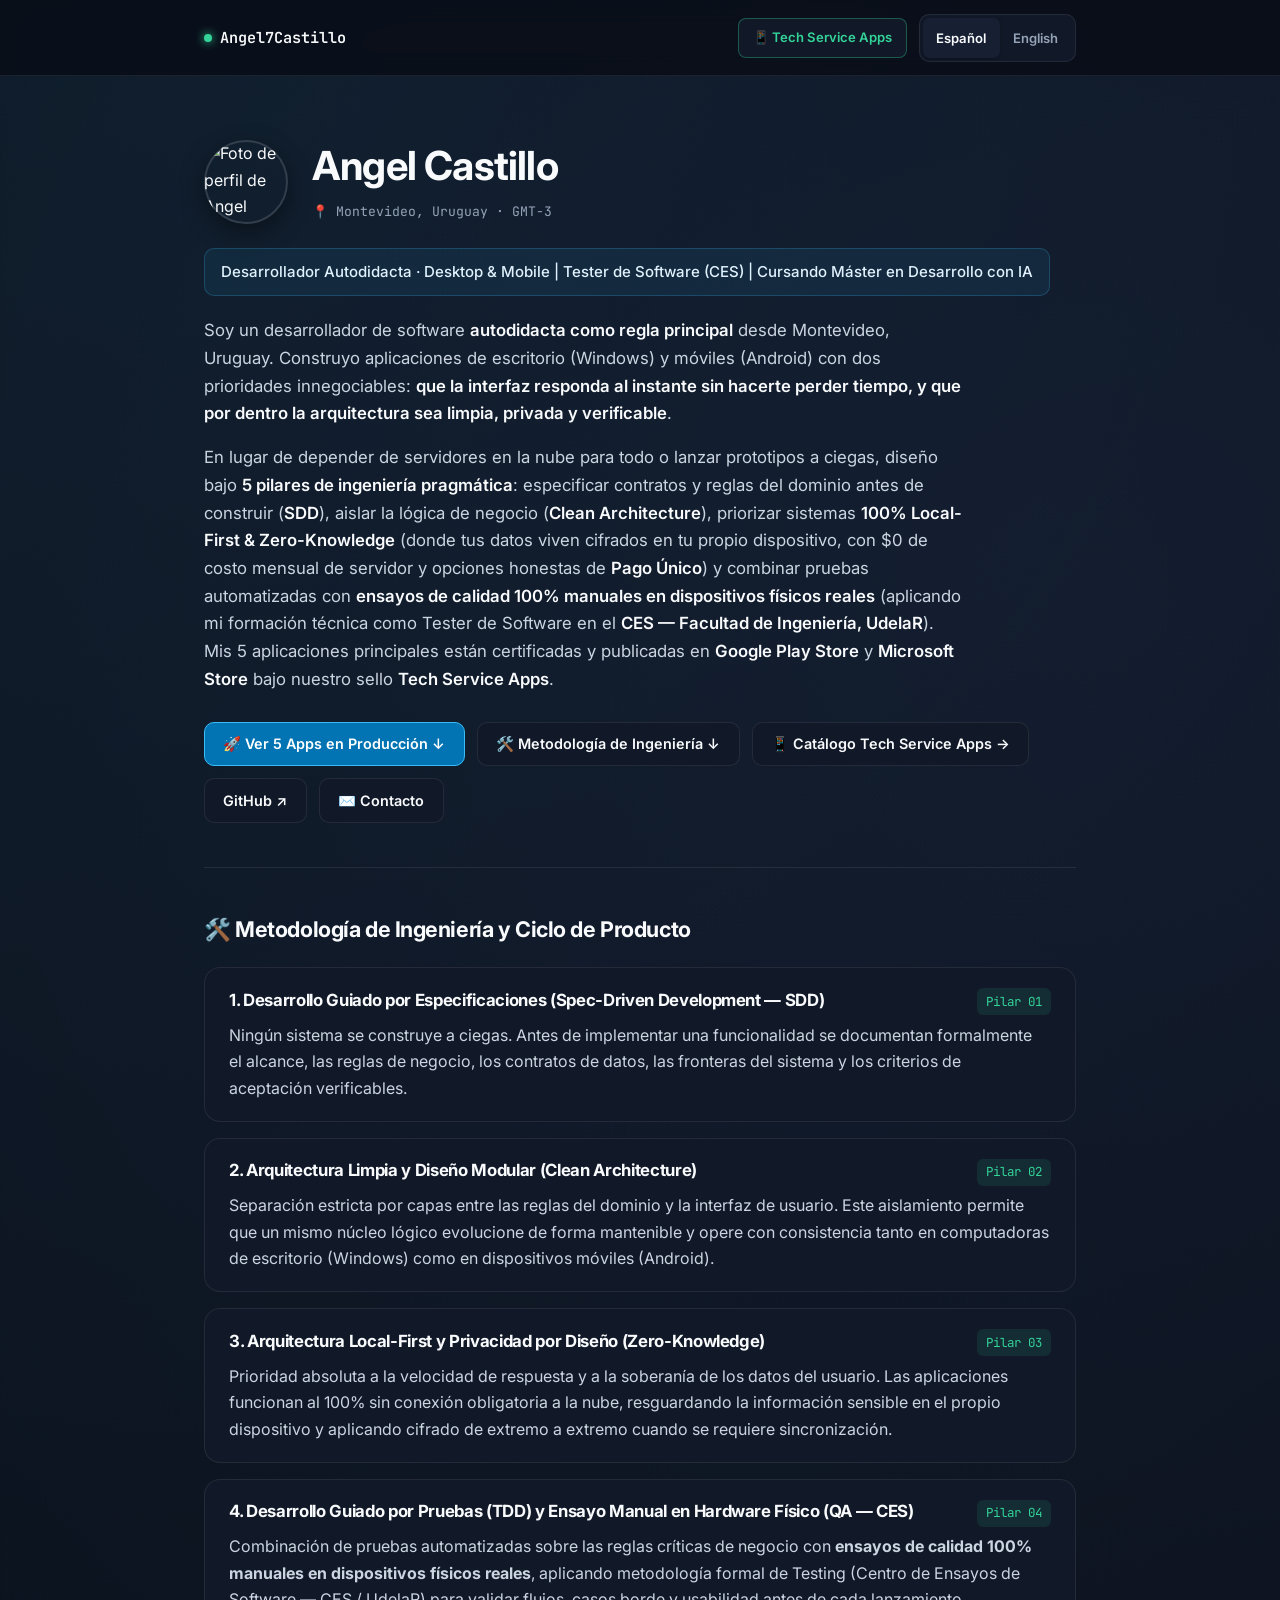
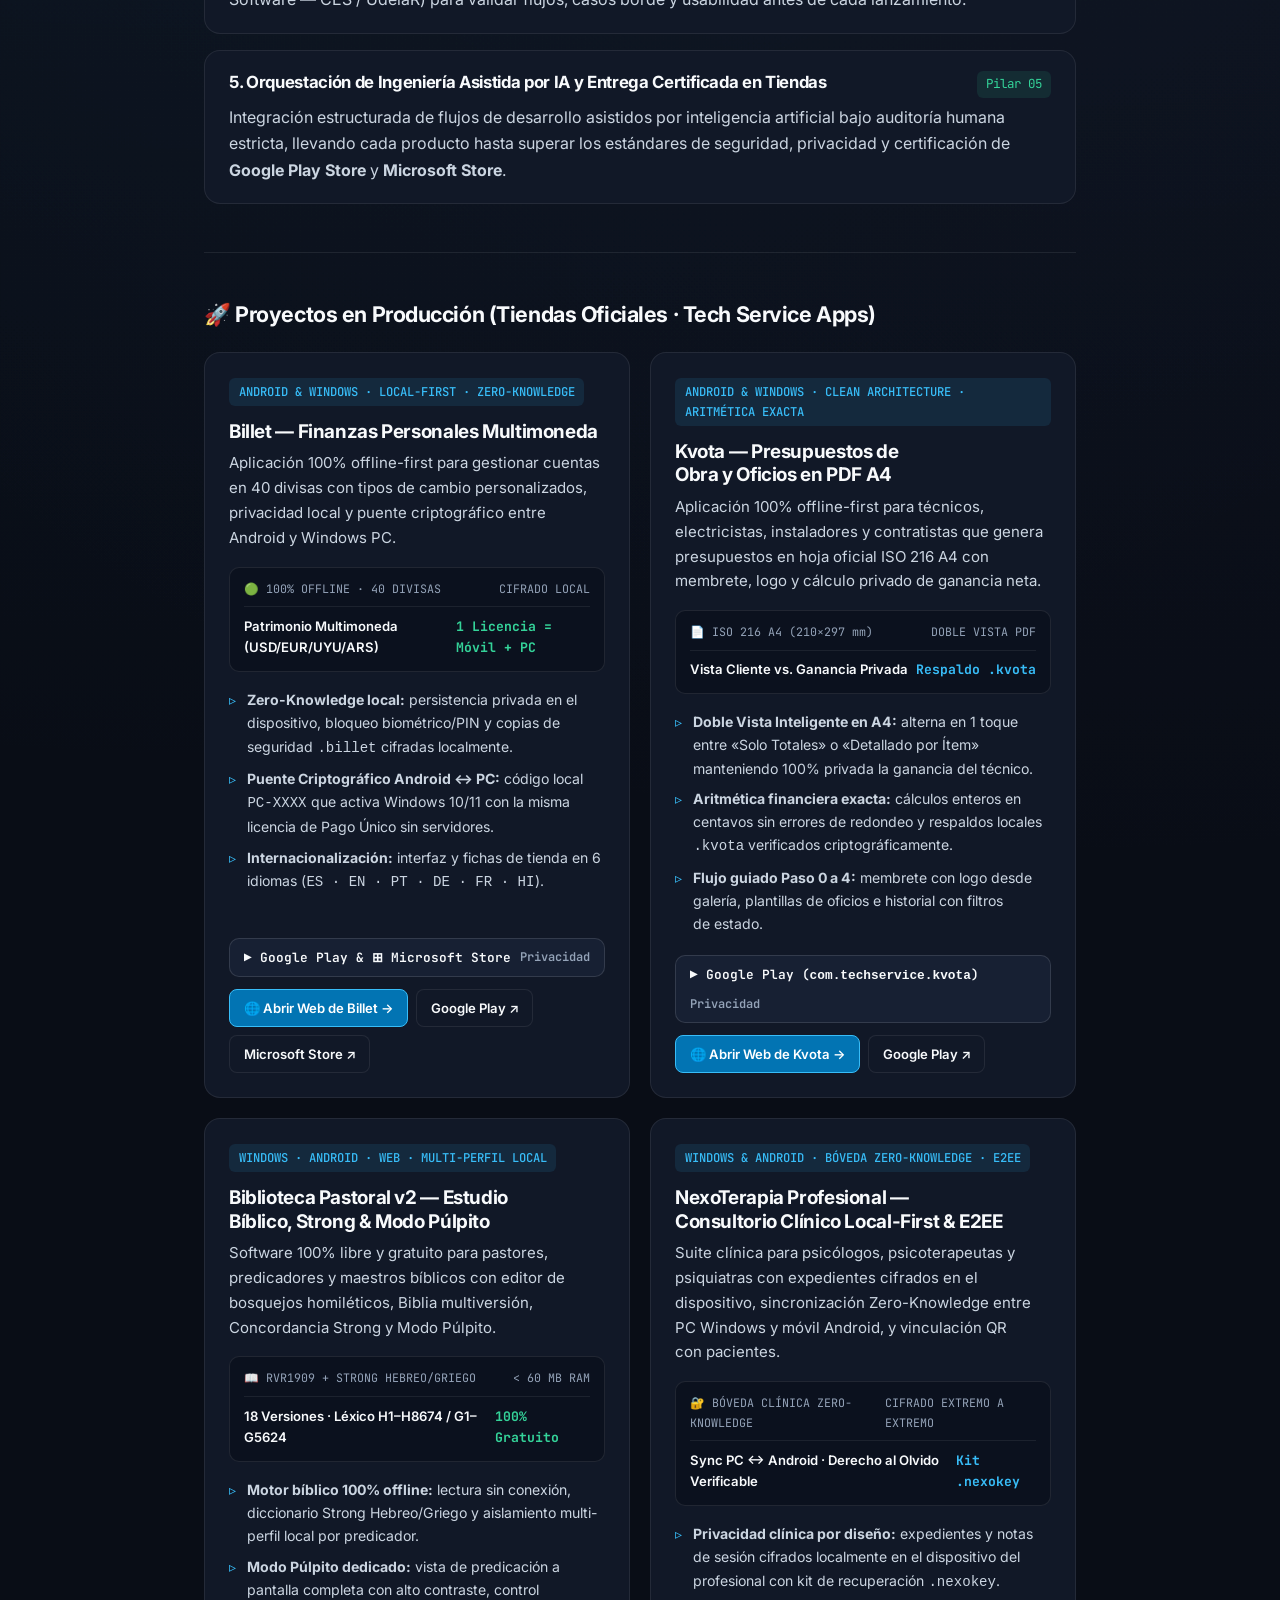
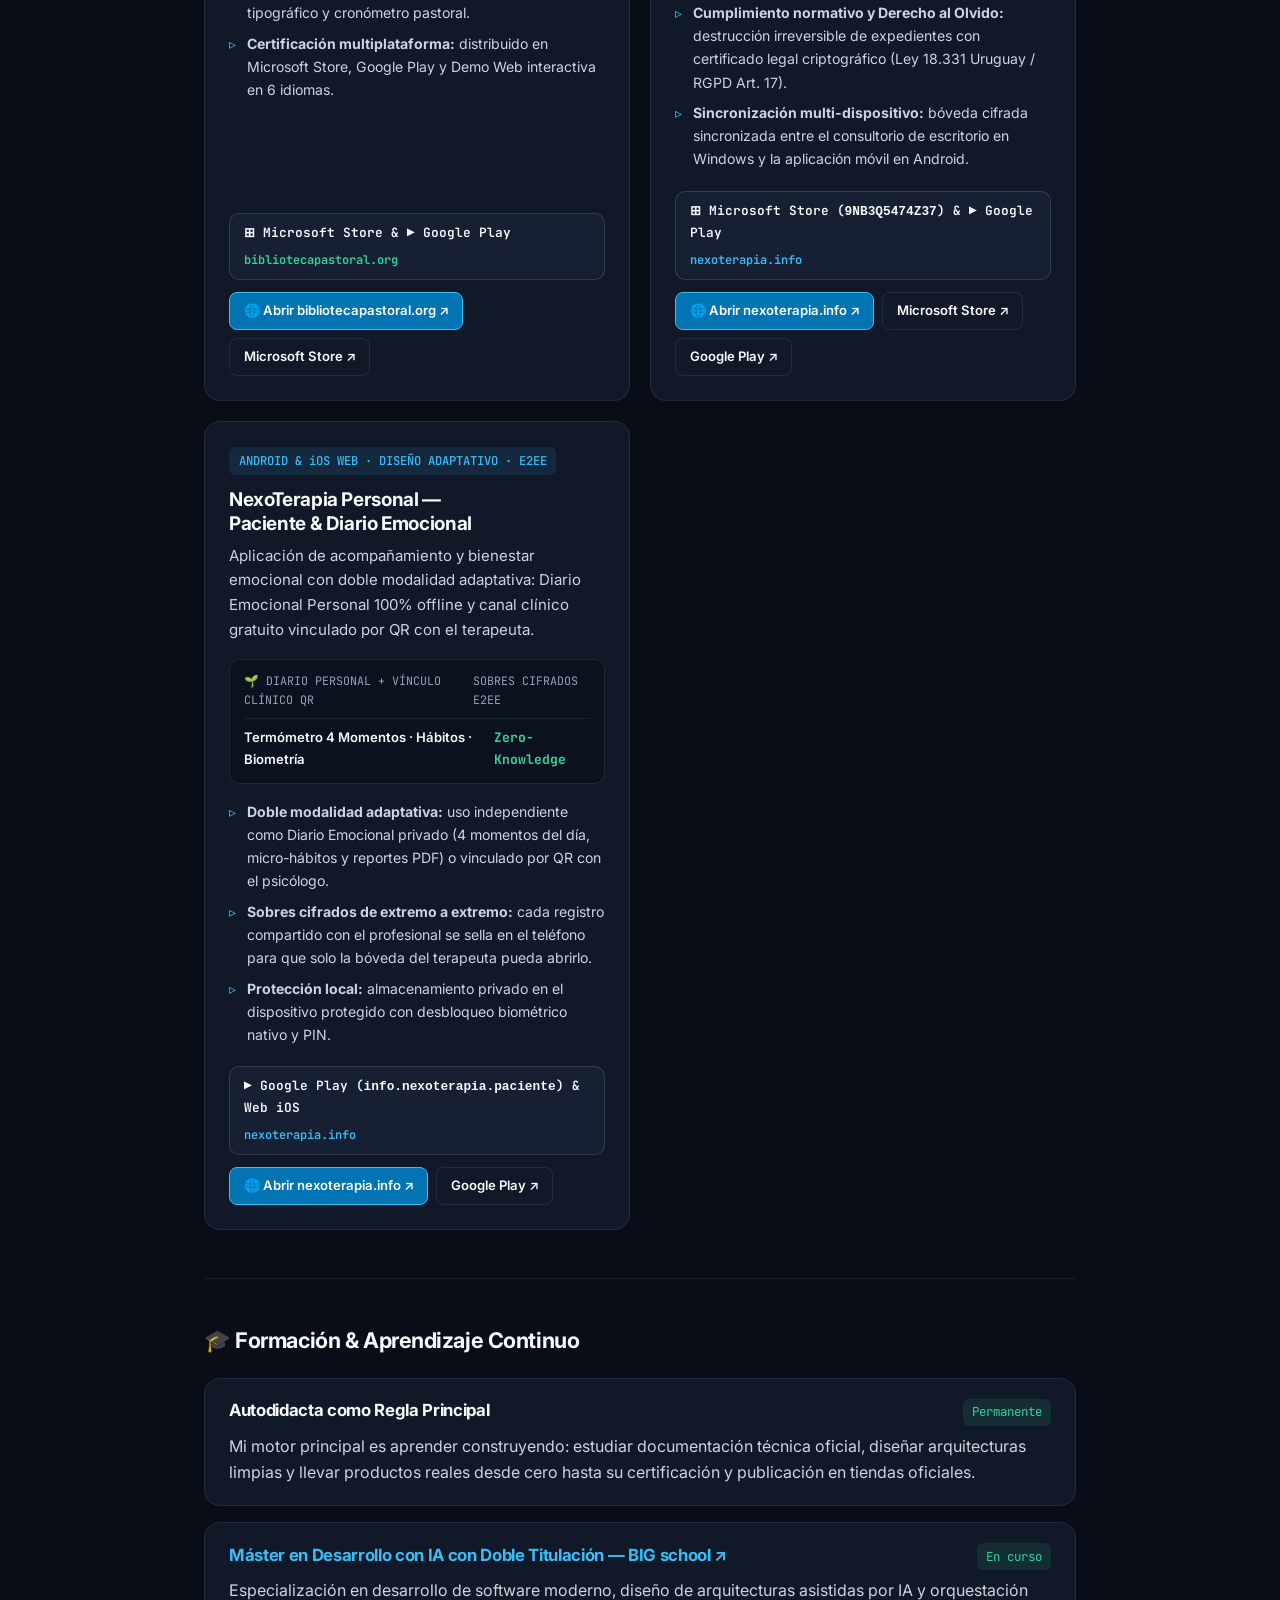
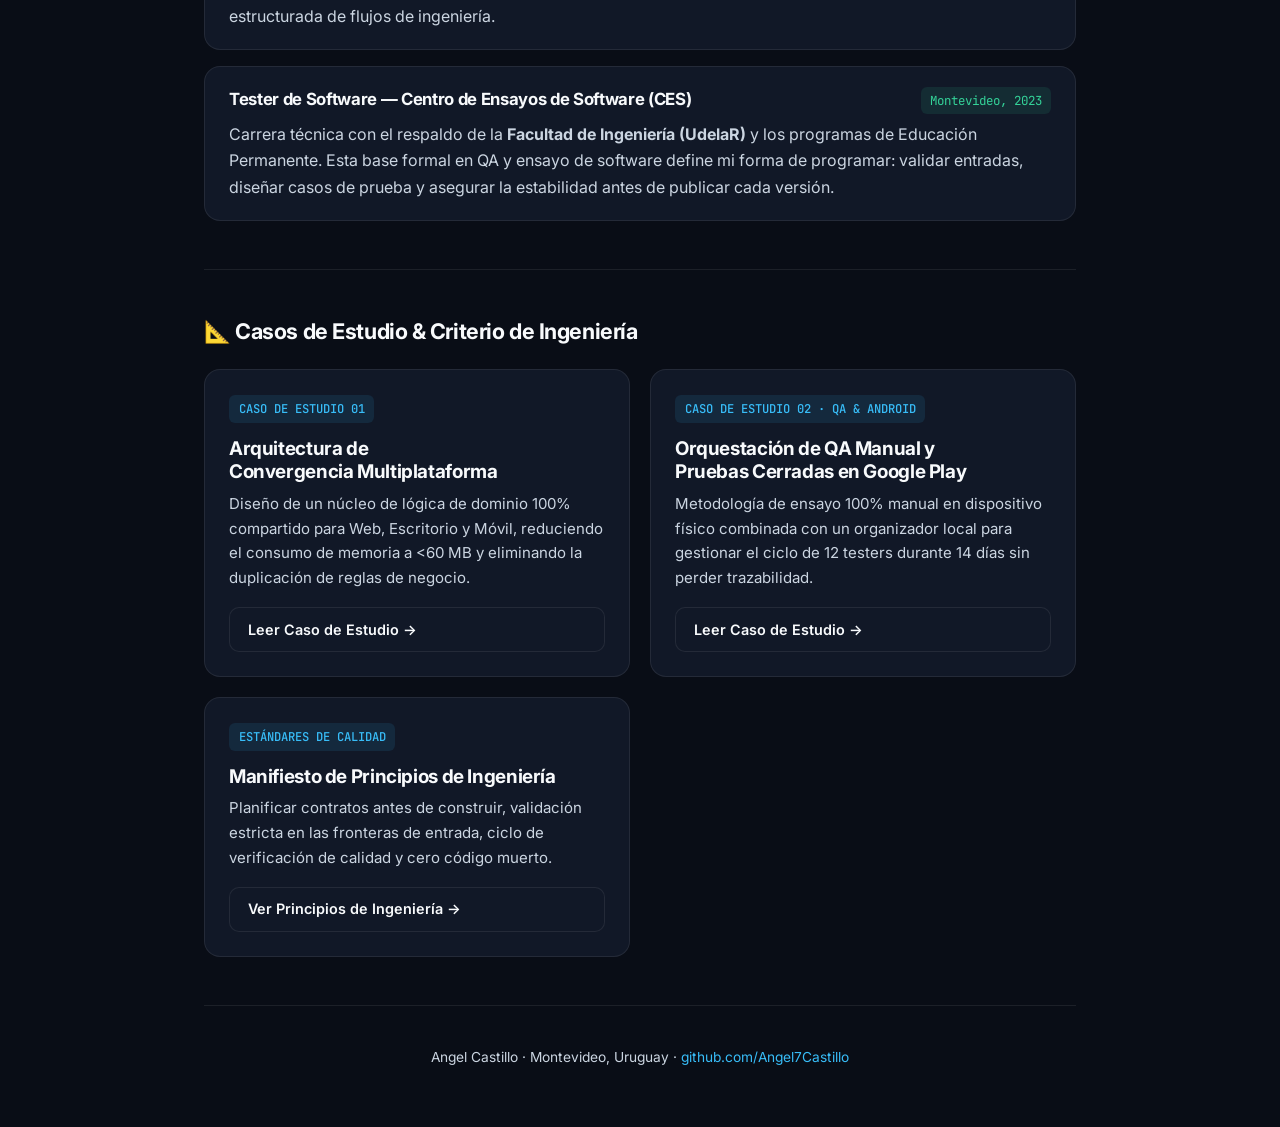
==== commit a0c37c5a: "docs: align bilingual portfolio copy with official dual brand voice" ====
--- a/index.html
+++ b/index.html
@@ -751,10 +751,10 @@
       </div>
 
       <p class="hero-bio">
-        Soy un desarrollador de software <strong>autodidacta como regla principal</strong>, enfocado en construir aplicaciones de escritorio y móviles con dos prioridades: <strong>que la interfaz responda rápido y que la arquitectura sea ordenada</strong>.
+        Soy un desarrollador de software <strong>autodidacta como regla principal</strong> desde Montevideo, Uruguay. Construyo aplicaciones de escritorio (Windows) y móviles (Android) con dos prioridades innegociables: <strong>que la interfaz responda al instante sin hacerte perder tiempo, y que por dentro la arquitectura sea limpia, privada y verificable</strong>.
       </p>
       <p class="hero-bio">
-        Más allá de las herramientas puntuales del momento, mi trabajo se apoya en <strong>metodologías sólidas de ingeniería</strong>: especificar el problema y los contratos antes de construir, separar con claridad la lógica del negocio de la interfaz visual, diseñar sistemas que funcionen sin depender de conexión permanente a internet (<em>Local-First</em>) y verificar cada entrega mediante pruebas estructuradas. Mis proyectos principales están probados, certificados y distribuidos en <strong>tiendas oficiales</strong> bajo el sello <strong>Tech Service Apps</strong>.
+        En lugar de depender de servidores en la nube para todo o lanzar prototipos a ciegas, diseño bajo <strong>5 pilares de ingeniería pragmática</strong>: especificar contratos y reglas del dominio antes de construir (<strong>SDD</strong>), aislar la lógica de negocio (<strong>Clean Architecture</strong>), priorizar sistemas <strong>100% Local-First &amp; Zero-Knowledge</strong> (donde tus datos viven cifrados en tu propio dispositivo, con $0 de costo mensual de servidor y opciones honestas de <strong>Pago Único</strong>) y combinar pruebas automatizadas con <strong>ensayos de calidad 100% manuales en dispositivos físicos reales</strong> (aplicando mi formación técnica como Tester de Software en el <strong>CES — Facultad de Ingeniería, UdelaR</strong>). Mis 5 aplicaciones principales están certificadas y publicadas en <strong>Google Play Store</strong> y <strong>Microsoft Store</strong> bajo nuestro sello <strong>Tech Service Apps</strong>.
       </p>
 
       <div class="cta-row">
@@ -1118,10 +1118,10 @@
       </div>
 
       <p class="hero-bio">
-        I am a <strong>self-taught software developer by core principle</strong>, focused on building desktop and mobile applications around two priorities: <strong>responsive user interfaces and clean, maintainable architecture</strong>.
+        I am a <strong>self-taught software developer by core principle</strong> based in Montevideo, Uruguay. I build desktop (Windows) and mobile (Android) software around two non-negotiable priorities: <strong>interfaces that respond instantly without friction, and clean, verifiable architectures that respect user privacy</strong>.
       </p>
       <p class="hero-bio">
-        Beyond specific tools, my work is grounded in <strong>disciplined engineering methodologies</strong>: defining formal specifications and data contracts before building, strictly separating domain logic from the visual interface, engineering <em>Local-First</em> systems that work reliably offline, and verifying every release through structured quality assurance. My core projects are tested, certified, and distributed through <strong>official app stores</strong> under the <strong>Tech Service Apps</strong> seal.
+        Instead of forcing cloud accounts for everyday tools or shipping fragile prototypes, my work relies on <strong>5 pragmatic engineering pillars</strong>: writing formal specifications and data contracts before coding (<strong>SDD</strong>), isolating pure domain rules (<strong>Clean Architecture</strong>), building <strong>100% Local-First &amp; Zero-Knowledge</strong> systems (keeping encrypted data on the user's own hardware with $0 monthly server overhead—which enables fair free tiers and honest <strong>One-Time Payment</strong> unlocks), and pairing automated tests with <strong>100% manual QA testing on physical hardware</strong> (backed by my technical training as a Software Tester at <strong>CES — Faculty of Engineering, UdelaR</strong>). My 5 flagship products are certified and live on <strong>Google Play Store</strong> and <strong>Microsoft Store</strong> under the <strong>Tech Service Apps</strong> publisher seal.
       </p>
 
       <div class="cta-row">
